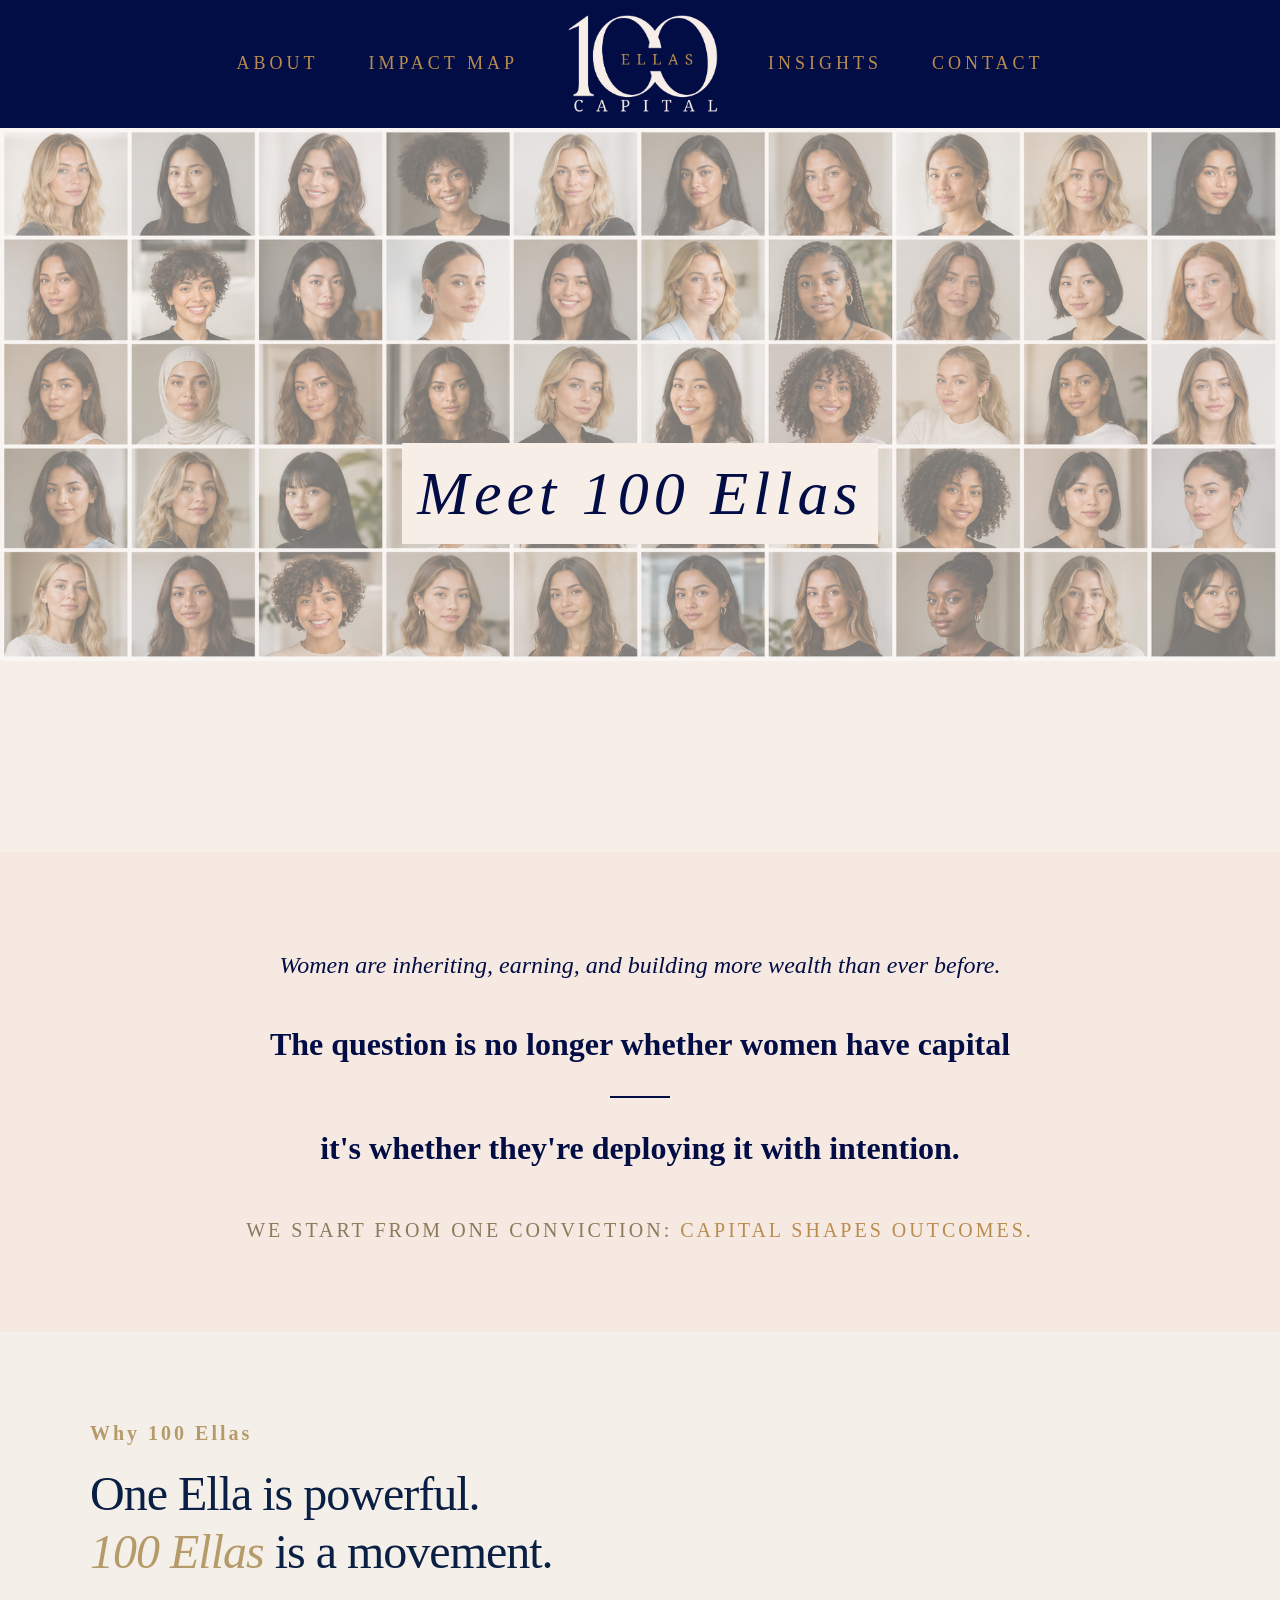
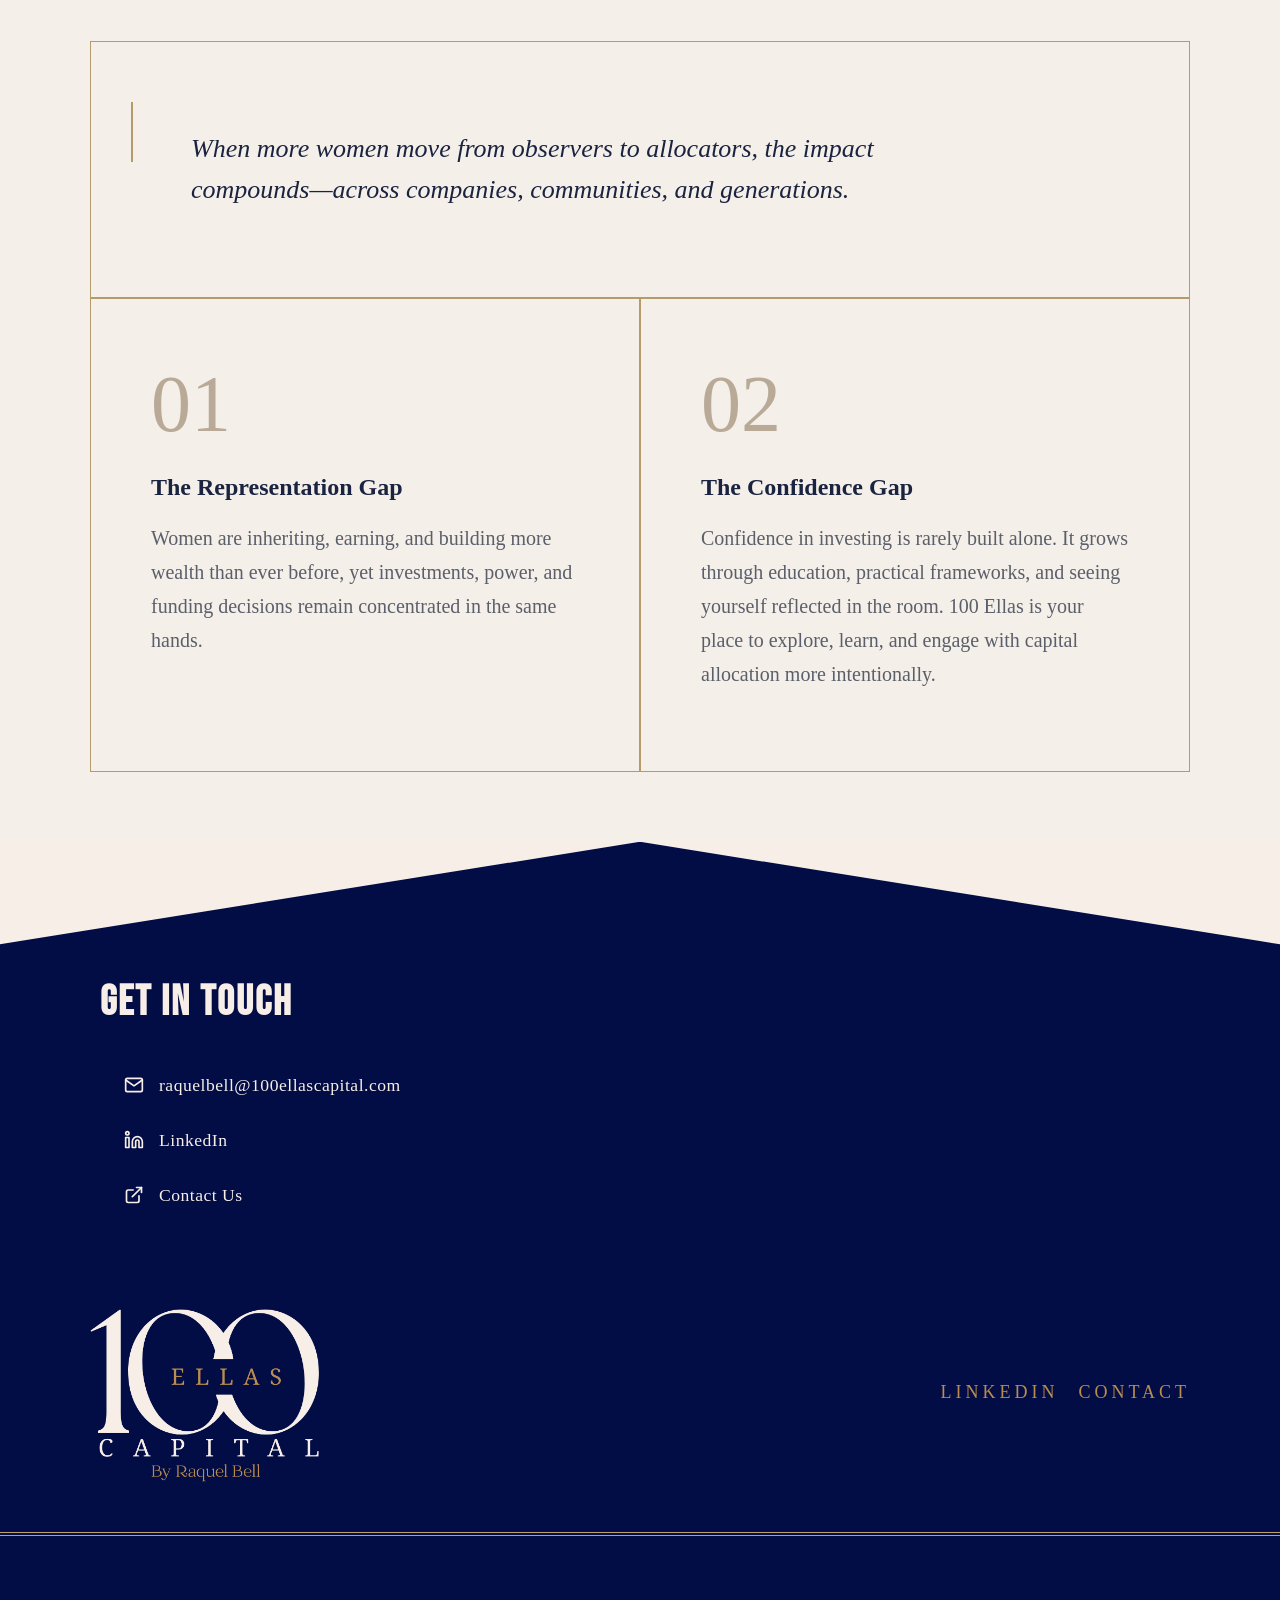
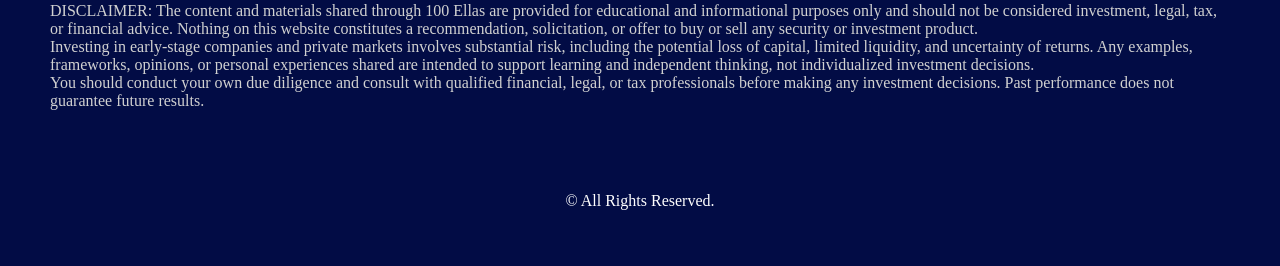
==== about.html @ 3ede3585 "Add files via upload" ====
<!DOCTYPE html>
<html lang="en">

<head>
    <meta charset="utf-8">
    <meta http-equiv="X-UA-Compatible" content="IE=edge">
    <title>100 Ellas Capital</title>
    <meta name="description" content="100 Ellas Capital website">
    <meta name="viewport" content="width=device-width, initial-scale=1">
    <link rel="icon" type="image/ico" href="favicon.ico">
    <link href="https://fonts.googleapis.com/css2?family=Bebas+Neue&display=swap" rel="stylesheet">
    <link rel="stylesheet" href="stylecss.css">

</head>

<body>

    <header>
        <div class="container">
      
          <!-- Desktop nav (unchanged) -->
          <nav>
            <ul>
              <li><a href="about.html" class="nav-link">ABOUT</a></li>
              <li><a href="impact.html" class="nav-link">IMPACT MAP</a></li>
              <li class="logo"><a href="index.html"><img src="10.png"></a></li>
              <li><a href="insights.html" class="nav-link">INSIGHTS</a></li>
              <li><a href="contact.html" class="nav-link">CONTACT</a></li>
            </ul>
          </nav>
      
          <!-- Mobile: logo + hamburger -->
          <div class="nav-header-row">
            <a href="index.html"><img src="10.png" style="max-width:110px;display:block;"></a>
            <button class="hamburger" id="hamburger" aria-label="Toggle menu" aria-expanded="false">
              <span></span><span></span><span></span>
            </button>
          </div>
      
          <!-- Mobile dropdown -->
          <div class="mobile-menu" id="mobile-menu">
            <a href="about.html">ABOUT</a>
            <a href="impact.html">IMPACT MAP</a>
            <a href="insights.html">INSIGHTS</a>
            <a href="contact.html">CONTACT</a>
          </div>
      
        </div>
      </header>

    
    <section class="image-section">
        <div class="img-banner">

              <img src="100ellas.png">


            <div class="image-overlay">
              <p class="overlay-text">Meet 100 Ellas</h1>
            </div>
          </div>
    </section>

    <section class="about-section">
        <div class="text-about">
      
          <p class="intro-line">
            Women are inheriting, earning, and building more wealth than ever before.
          </p>
      
          <h2 class="main-line">
            The question is no longer whether women have capital
          </h2>
      
          <div class="divider"></div>
      
          <h2 class="main-line">
            it's whether they're deploying it with intention.
          </h2>
      
          <p class="closing-line">
            WE START FROM ONE CONVICTION:
            <span>CAPITAL SHAPES OUTCOMES.</span>
          </p>
      
        </div>
      </section>
    
      <section class="why-section">

        <div class="container">
      
          <p class="eyebrow"><strong>Why 100 Ellas</strong></p>
      
          <h1 class="headline">
            One Ella is powerful.<br>
            <span>100 Ellas</span> is a movement.
          </h1>
      
          <div class="quote-box">
            <p>
              When more women move from observers to allocators, the impact
              compounds—across companies, communities, and generations.
            </p>
          </div>
      
          <div class="about-grid">
      
            <div class="about-card">
              <div class="number">01</div>
              <h3>The Representation Gap</h3>
              <p>
                Women are inheriting, earning, and building more wealth than ever before, yet investments, power, and funding decisions remain concentrated in the same hands.              </p>
            </div>
      
            <div class="about-card">
              <div class="number">02</div>
              <h3>The Confidence Gap</h3>
              <p>
                Confidence in investing is rarely built alone. It grows through education, practical frameworks, and seeing yourself reflected in the room. 100 Ellas is your place to explore, learn, and engage with capital allocation more intentionally.            </div>
      
          </div>
      
        </div>
      
      </section>

        <section class="footer-section">
        <section class="get-in-touch">
            <h2 class="title">Get in Touch</h2>
            
            <div class="contact-container">
                <div class="contact-row">
                    <svg class="contact-icon" xmlns="http://www.w3.org/2000/svg" viewBox="0 0 24 24" fill="none" stroke="currentColor" stroke-width="2" stroke-linecap="round" stroke-linejoin="round"><path d="M4 4h16c1.1 0 2 .9 2 2v12c0 1.1-.9 2-2 2H4c-1.1 0-2-.9-2-2V6c0-1.1.9-2 2-2z"></path><polyline points="22,6 12,13 2,6"></polyline></svg>
                    <span class="contact-text">raquelbell@100ellascapital.com</span>
                </div>
            
                <div class="contact-row">
                    <svg class="contact-icon" xmlns="http://www.w3.org/2000/svg" viewBox="0 0 24 24" fill="none" stroke="currentColor" stroke-width="2" stroke-linecap="round" stroke-linejoin="round"><path d="M16 8a6 6 0 0 1 6 6v7h-4v-7a2 2 0 0 0-2-2 2 2 0 0 0-2 2v7h-4v-7a6 6 0 0 1 6-6z"></path><rect x="2" y="9" width="4" height="12"></rect><circle cx="4" cy="4" r="2"></circle></svg>
                    <a href="https://www.linkedin.com/in/raquelbell/" class="contact-link-wrapper">
                        <span class="contact-text">LinkedIn</span>
                    </a>
                </div>
            
                <div class="contact-row">
                    <svg class="contact-icon" xmlns="http://www.w3.org/2000/svg" viewBox="0 0 24 24" fill="none" stroke="currentColor" stroke-width="2" stroke-linecap="round" stroke-linejoin="round">
                        <path d="M18 13v6a2 2 0 0 1-2 2H5a2 2 0 0 1-2-2V8a2 2 0 0 1 2-2h6"></path>
                        <polyline points="15 3 21 3 21 9"></polyline>
                        <line x1="10" y1="14" x2="21" y2="3"></line>
                    </svg>
                    <a href="contact.html" class="contact-link-wrapper">
                        <span class="contact-text">Contact Us</span>
                    </a>
                </div>
            </div>
               
            </div>
            </section>

            <footer>
                <div class="container">
                    <img src="9.png">
                    <div class="social-icons">
                        <a href="https://www.linkedin.com/in/raquelbell/" class="social-link">LinkedIn</a> <a href="contact.html" class="social-link">Contact</a> </div>
                </div>
            
                <div class="disclaimer">
                    <p>DISCLAIMER: The content and materials shared through 100 Ellas are provided for educational and informational purposes only and should not be considered investment, legal, tax, or financial advice. Nothing on this website constitutes a recommendation, solicitation, or offer to buy or sell any security or investment product.<br>
        
                        Investing in early-stage companies and private markets involves substantial risk, including the potential loss of capital, limited liquidity, and uncertainty of returns. Any examples, frameworks, opinions, or personal experiences shared are intended to support learning and independent thinking, not individualized investment decisions.<br>
                        
                        You should conduct your own due diligence and consult with qualified financial, legal, or tax professionals before making any investment decisions. Past performance does not guarantee future results.</p>
                </div>
        
                <div class="copyright">
                    <p>&copy; All Rights Reserved.</p>
        
                </div>
            </footer>
            </section>
        
            <script src="javascript.js"></script>

        
            </body>
            </html>
---- stylecss.css ----
body {
	font-family: Georgia, 'Times New Roman', Times, serif;
	margin: 0;
	color: #020c45;
	background-color:#f7eee8; /* Default background */
}

a {
    text-decoration: none;
    color: inherit; /* This keeps the link from turning blue/purple */
}

/* --- Header --- */
header {
    background-color: #020c45;
    padding: 15px 0;
}

.container {
    max-width: 1200px;
    margin: 0 auto;
    padding: 0 20px;
    
}

/* --- Navigation (The Centering Logic) --- */
header nav ul {
    display: flex;
    align-items: center;     /* Aligns text and logo vertically */
	justify-content: center;
    gap: 50px;               /* Space between items */
    list-style: none;
    margin: 0px;
    padding: 0;
}

/* --- Logo Styling (Inside the li) --- */
.logo img {
    max-width: 150px !important;
    display: block; /* Prevents tiny gap at the bottom */
    cursor: pointer;
}

/* --- Link Styling --- */
.nav-link {
    text-decoration: none;
    color: #ba8d4f;
    font-size: 18px;
    letter-spacing: 4px;
    position: relative;
    padding-bottom: 5px;
    transition: color 0.3s ease;
}

.nav-link:hover {
    color: #f7eee8; 
}

/* Underline Animation */
.nav-link::after {
    content: '';
    position: absolute;
    width: 0;
    height: 2px;
    bottom: 0;
    left: 50%;
    background-color: #bfa071; 
    transition: all 0.3s ease;
    transform: translateX(-50%);
}

.nav-link:hover::after {
    width: 100%;
}

/* Hamburger button */
.hamburger {
    display: none;
    flex-direction: column;
    gap: 5px;
    background: none;
    border: none;
    cursor: pointer;
    padding: 4px;
}
.hamburger span {
    display: block;
    width: 26px;
    height: 2.5px;
    background: #ba8d4f;
    border-radius: 2px;
}

/* Mobile header row (logo + hamburger) */
.nav-header-row {
    display: none;
    align-items: center;
    justify-content: space-between;
    padding: 10px 0;
}

/* Mobile dropdown menu */
.mobile-menu {
    display: flex;
    flex-direction: column;
    overflow: hidden;
    max-height: 0;
    transition: max-height 0.35s ease;
}

.mobile-menu.open { max-height: 400px; }
.mobile-menu a {
    display: block;
    padding: 16px 0;
    color: #ba8d4f;
    font-size: 15px;
    letter-spacing: 4px;
    border-bottom: 1px solid rgba(186,141,79,0.15);
    transition: color 0.2s;
}
.mobile-menu a:hover { color: #f7eee8; }

@media (max-width: 700px) {
    header nav ul { display: none; }
    .nav-header-row { display: flex; }
    .hamburger { display: flex; }
    .mobile-menu.open { max-height: 400px; }
}


/* --- Section Text --- */
.section-title {
    font-size: 50px;
    color: #020c45;
    font-family: 'Bebas Neue', sans-serif;
    letter-spacing: 2px;
}

.section-text {
    line-height: 1.6;
    margin-bottom: 20px;
    font-size: 18px;
}

/* --- hero Section --- */
.hero-banner , .img-banner{
	position: relative;
	width: 100%;
	height: 80vh; 
	display: flex;
	align-items: center; /* Centers text vertically */
	justify-content: center; /* Centers text horizontally */
	overflow: hidden;
	background-color: #000; 
  }
  
  .hero-video {
	position: absolute;
	top: 0;
	left: 0;
	width: 100%;
	height: 100%;
	object-fit: cover; 
	z-index: 1; 
  }
  
  .hero-overlay {
	position: relative; 
	z-index: 2; 
	text-align: center;
    color: #f7eee8;
    font-size: 4rem;
    margin: 0;
	letter-spacing: 5px;
	font-family: 'cardo', serif;
    font-style: italic;
	animation: slideLeft 1.5s ease-out forwards;
    animation: slideLeft 1.5s ease-out forwards;
    text-shadow: 2px 2px 10px rgba(0,0,0,0.7);
    

}

@keyframes slideLeft {
  from {
    transform: translateX(-100%); /* Começa fora da tela à esquerda */
    opacity: 0;
  }
  to {
    transform: translateX(0);    /* Termina na posição original */
    opacity: 1;
  }
}
  
  .impactful-phrase {
	font-size: 50px;
	font-weight: bold;
  }

/* --- Impact Section --- */
.impact-section {
	background-color: #f5e9e2;
	padding: 70px 0;
}

.impact-section .grid {
	display: grid;
	grid-template-columns: 1.4fr 1fr;
	gap: 100px;
        align-items: start; /* Changed from center to start */
	
}

.grid{
    margin-left: 100px;
}


.foto img {
    width: 100%  !important;   
    max-width: 400px !important;
    border-radius: 100%;
    display: block;
    position: relative;
    top: -50px; /* Moves the image 50px up from its natural position */

}

.impact-section .buttons {
	display: flex;
	gap: 30px;
}

.btn{
	font-size: 14px;
	text-transform: uppercase;
	text-decoration: solid;
	margin-top: 40px;
	display: inline-block;
	padding: 15px 20px;
	background-color:#ba8d4f;
	color:#f7eee8; 
	font-weight: bold;
	border: none;
	border-radius: 10px;
	cursor: pointer;
	transition: background-color 0.3s;
	width: 140px;
    font-family: Georgia, 'Times New Roman', Times, serif;

}

.btn:hover {
	background-color:#020c45;
	color:#ba8d4f;
}
/* --- Approach Section --- */

.approach-section {
    padding: 10px 20px;
    background-color: #f7eee8; /* Clean white background to make circles pop */
  margin: 100px auto auto 100px;
}


.approach-grid {
    display: grid;
    grid-template-columns: repeat(3, 1fr);
    gap: 40px;
    max-width: 1100px;
    margin: 70px 180px 50px auto;
}

.approach-item {
    text-align: center;
    display: flex;
    flex-direction: column;
    align-items: center;
    transition: transform 0.3s ease;
}

.headline {
    font-family: 'Playfair Display', serif;
    font-weight: 900;
    font-size: 4rem; /* Adjust size based on your layout needs */
    color: #0a1f44;  /* Deep navy blue */
    line-height: 1.1;
    margin: 0 0 30px 0;
    letter-spacing: -1px;
  }
  
  .accent-line {
    width: 180px;    /* Length of the gold line */
    height: 4px;     /* Thickness of the line */
    background-color: #a68b5b; /* Muted gold/bronze color */
  }

.headline-container{
    max-width: 800px;
  padding: 20px;
}


/* The Animated Round Icon */
.circle-icon {
    width: 120px;
    height: 120px;
    background-color: #ba8d4f; /* Your soft peach/cream color */
    border-radius: 50%;
    display: flex;
    align-items: center;
    justify-content: center;
    color: #020c45;
    margin-bottom: 30px;
    position: relative;
    transition: all 0.4s cubic-bezier(0.175, 0.885, 0.32, 1.275);
    border: 1px solid rgba(2, 12, 69, 0.05);
}

.circle-icon svg {
    width: 40px;
    height: 40px;
}

.stat-highlight {
    font-weight: bold;
    font-size: 1.2rem;
}

/* Hover Animations */
.approach-item:hover .circle-icon {
    transform: scale(1.1);
    background-color: #020c45;
    color: #f7eee8;
    box-shadow: 0 15px 30px rgba(2, 12, 69, 0.15);
}

.approach-item:hover {
    transform: translateY(-10px);
}

/* Continuous Pulse Animation */
@keyframes pulse {
    0% { box-shadow: 0 0 0 0 rgba(247, 238, 232, 0.7); }
    70% { box-shadow: 0 0 0 20px rgba(247, 238, 232, 0); }
    100% { box-shadow: 0 0 0 0 rgba(247, 238, 232, 0); }
}

.pulse-1 { animation: pulse 3s infinite; }
.pulse-2 { animation: pulse 3s infinite 1s; }
.pulse-3 { animation: pulse 3s infinite 2s; }

/* Content Styling */
.approach-title {
    font-family: "Playfair Display", serif;
    font-size: 1.4rem;
    margin-bottom: 15px;
    color: #020c45;
}

.approach-text {
    font-size: 0.95rem;
    line-height: 1.6;
    color: #555;
    max-width: 280px;
}

/* Mobile adjustments */
@media (max-width: 850px) {
    .approach-grid {
        grid-template-columns: 1fr;
        gap: 60px;
    }
}



/* --- Marquee Section --- */
.marquee-section {
    background-color: #f7eee8;
    padding: 60px 0; 
    overflow: hidden;
	margin-left: 130px;
	
}

.s-marquee-svg {
    width: 100%;
    height: auto;
	
	
}

.marquee-text {
    fill: #020c45; 
    font-size: 35px; 
    font-weight: bold; 
    text-transform: uppercase;
    letter-spacing: 2px;
    font-family: Georgia, 'Times New Roman', Times, serif;
}

.learn-container {
    padding: 20px;
  width: 100%;            
  margin-top: 40px;   
  text-align: center;
  }

  
  .learn-more {
    font-family: Georgia, serif;
    font-size: 1.2rem;
    text-decoration: none;
    color: #555;
    transition: color 0.3s ease;
    margin-left: 400px !important;    

    
  }
  
  .arrow {
    display: inline-block;
    margin-left: 8px;
    
    /* Initial Arrow Color */
    color:#ba8d4f;
    transition: color 0.3s ease, transform 0.3s ease;
  }
  
  /* Hover States */
  .learn-more:hover {
    color: #ba8d4f; /* Text turns Gold */
  }
  
  .learn-more:hover .arrow {
    color: #020c45; /* Arrow turns Navy */
    transform: translateX(5px); /* Optional: subtle nudge for better UX */
  }

/* --- Recent Posts --- */
.gold-section{
	background-color: #f5e9e2;
	padding: 50px 0 100px 0; /* Extra bottom padding for the V space */
    
    /* The V-Shape Logic */
	clip-path: polygon(0 10%, 50% 0, 100% 10%, 100% 100%, 0 100%);
	color:  #020c45;

}


/* --- Footer --- */

footer {
	margin-top: 20px;
    background-color: #020c45;
    color: #fff;
    padding: 40px 0;
}

footer .container {
    display: flex;
    justify-content: space-between;
    align-items: center;
}

.social-icons {
    display: flex;
    gap: 20px;
}

.social-link {
    position: relative;
    text-decoration: none;
    font-size: 18px;
    padding-bottom: 5px; 
    display: inline-block;
    line-height: 1;
	text-transform: uppercase;
	letter-spacing: 4px;
	color: #ba8d4f;
}

/* The Underline (matches the header) */
.social-link::after {
    content: '';
    position: absolute;
    width: 0;
    height: 2px;
    bottom: 0;
    left: 50%;
    background-color: #bfa071;
    transition: all 0.3s ease;
    transform: translateX(-50%);
}

.social-link:hover{
	color: #f7eee8; 
}

.social-link:hover::after {
    width: 100%;
}

.container img{
	max-width: 230px;
}

.copyright{
	text-align: center;
	justify-content: center;
	align-items: center;
}

.disclaimer{
    border-top: double 4px #bfa071;
    color: #d1d1d1;
    margin-top: 50px;
    padding: 50px;
}

/*----Contact-----*/

/* Container Styling */
.contact-section {
	padding: 80px 20px;
	margin: 60px 40px;

  }
  
  /* Form Groups */
  .form-group {
	margin-bottom: 25px;
	display: flex;
	flex-direction: column;
  }
  
  .form-group label {
	font-family: 'Inter', sans-serif;
	font-weight: 600;
	font-size: 0.85rem;
	text-transform: uppercase;
	letter-spacing: 0.1em;
	margin-bottom: 8px;
	color: #1a1a1a;
  }
  
  /* Minimalist Inputs */
  input[type="text"],
  input[type="email"],
  input[type="tel"],
  textarea {
	border: none;
	border-bottom: 1px solid #d1d1d1; /* Thin bottom line only for a chic look */
	padding: 12px 0;
	font-size: 1rem;
	background: transparent;
	transition: border-color 0.3s ease;
	outline: none;
	border-radius: 0; /* Keeps it sharp */
  }
  
  input:focus,
  textarea:focus {
	border-bottom: 1px solid #020c45; /* Darkens on focus */
  }
  
  
  /* Responsive adjustments */
  @media (max-width: 480px) {
	.form-container h2 {
	  font-size: 2rem;
	}
  }

  #thanks-message {
    animation: fadeIn 0.6s ease-in-out forwards;
}

@keyframes fadeIn {
    from { 
        opacity: 0; 
        transform: translateY(10px); 
    }
    to { 
        opacity: 1; 
        transform: translateY(0); 
    }
}


  /* about page */
  /* The container */
.img-banner {
    position: relative;
    display: inline-block; /* Keeps the box the same size as the image */
    background-color: #f7eee8; /* Makes the image look dark when opacity is low */
    width: 100%;
}

/* The image */
.img-banner img {
    display: block;
    width: 100%;
    height: auto;
    opacity: 0.5; /* Your opacity */
}

/* The overlay container */
.image-overlay {
    position: absolute;
    top: 0;
    left: 0;
    width: 100%;
    height: 100%;
    
    /* This centers the content perfectly */
    display: flex;
    justify-content: center;
    align-items: center;
    
    pointer-events: none; /* Allows you to click the image if needed */
}

/* The actual text */

@import url('https://fonts.googleapis.com/css2?family=Cardo:ital,wght@0,400;0,700;1,400&display=swap');

.overlay-text {
    color: #020c45;
    font-size: 62px;
    margin: 0;
    text-align: center;
	position: relative; 
	z-index: 2; 
	text-align: center;
	letter-spacing: 5px;
	font-family: 'Cardo', serif;
    font-style: italic;
	animation: slideLeft 1.5s ease-out forwards;
    background-color: #f7eee8;
    padding: 15px;
    margin-top: 12px;
}
.about-section {
    background-color: #f5e9e2;
    display: flex;
    justify-content: center;
    align-items: center;
    padding: 70px 20px;
  }
  
  .text-about {
    max-width: 900px;
    text-align: center;
    color: #020c45;
    font-family: Georgia, 'Times New Roman', serif;
  }
  
  /* Top italic sentence */
  .intro-line {
    font-style: italic;
    font-size: 24px;
    line-height: 1.6;
    margin-bottom: 40px;
    color: #020c45;
    font-family: 'Cardo', serif;
  }
  
  /* Main bold statements */
  .main-line {
    font-size: 32px;
    font-weight: 600;
    line-height: 1.3;
    margin: 10px 0;
  }
  
  /* Divider line */
  .divider {
    width: 60px;
    height: 2px;
    background-color: #020c45;
    margin: 30px auto;
  }
  
  /* Bottom small caps line */
  .closing-line {
    margin-top: 50px;
    font-size: 20px;
    letter-spacing: 3px;
    color: #8c7a5b;
  }
  
  .closing-line span {
    color: #ba8d4f;
  }

  .why-section {
    background-color: #f5efe9;
    padding: 70px 20px;
    font-family: Georgia, 'Times New Roman', serif;
    color: #1a2340;
  }
  
  .container {
    max-width: 1100px;
    margin: 0 auto;
  }
  
  /* Top label */
  .eyebrow {
    font-size: 20px;
    letter-spacing: 3px;
    color: #b59b6a;
    margin-bottom: 20px;
  }
  
  /* Main headline */
  .headline {
    font-size: 48px;
    line-height: 1.2;
    font-weight: 500;
    margin-bottom: 60px;
  }
  
  .headline span {
    font-style: italic;
    color: #b59b6a;
  }
  
  /* Quote box */
  .quote-box {
    border: 1px solid #b59b6a;
    padding: 60px;
    margin-bottom: 0;
    position: relative;
  }
  
  .quote-box p {
    font-style: italic;
    font-size: 26px;
    line-height: 1.6;
    max-width: 800px;
    margin-left: 40px;
  }
  
  /* Vertical accent line */
  .quote-box::before {
    content: "";
    position: absolute;
    left: 40px;
    top: 60px;
    width: 2px;
    height: 60px;
    background-color: #b59b6a;
  }
  
  /* Grid section */
  .about-grid {
    display: grid;
    grid-template-columns: 1fr 1fr;
    border-top: none; /* keeps it aligned with quote box above */
  }
  
  .about-card {
    padding: 60px;
    border: 1px solid #b59b6a;
  }
  

  
  /* Large faded numbers */
  .number {
    font-size: 80px;
    color: #b8aa97;
    margin-bottom: 20px;
        transition: color 0.35s ease, transform 0.35s ease;
      }

  
  /* Card titles */
  .about-card h3 {
    font-size: 24px;
    margin-bottom: 20px;
  }
  
  /* Body text */
  .about-card p {
    font-family: Georgia, 'Times New Roman', Times, serif;
    font-size: 20px;
    line-height: 1.7;
    color: #5a5f6a;
  }

  .about-card {
    transition: transform 0.35s ease, background-color 0.35s ease;
  }
  
  .about-card:hover {
    transform: translateY(-6px);
    background-color: #f8f3ee; /* slightly lighter than background */
  }
  
  .about-card:hover .number {
    color: #b59b6a;
    transform: translateY(-4px);
  }

  .about-card h3 {
    transition: color 0.3s ease;
  }
  
  .about-card:hover h3 {
    color: #020c45;
  }
  .quote-box {
    transition: background-color 0.4s ease, border-color 0.4s ease;
  }
  
  .quote-box:hover {
    background-color: #f8f3ee;
    border-color: #d6c7b5;
  }

  .quote-box::before {
    transition: height 0.4s ease, background-color 0.4s ease;
  }
  
  .quote-box:hover::before {
    height: 80px;
    background-color: #b59b6a;
  }

/* --- THIRD SECTION: GET IN TOUCH --- */

.footer-section {
	background-color: #020c45;
    padding: 100px 0 0 0; 
        clip-path: polygon(0 10%, 50% 0, 100% 10%, 100% 100%, 0 100%);
        width: 100%;
    position: relative;
	

}

.get-in-touch{
	margin-bottom: 50px;

}

.title {
    font-size: 42px;
    color: #f7eee8;
    font-family: 'Bebas Neue', sans-serif;
    letter-spacing: 2px;
    margin-left: 100px;
}

.contact-container {
    display: flex;
    flex-direction: column;
    gap: 10px; /* Space between the two rows */
	margin-bottom: 50px;
}

.contact-row {
    display: flex;
    align-items:start;
    gap: 15px; /* Space between icon and text */
    padding: 12px 24px;
	color: #f7eee8;
	margin-left: 100px;
	
}

/* Subtle hover effect even if not clickable */

.contact-icon {
    width: 20px;
    height: 20px;
    color: #f7eee8; /* Accent color for the icons */
}

.contact-text {
    font-size: 1.1rem;
    font-weight: 400;
    letter-spacing: 0.5px;
	color: #f7eee8;
	text-decoration: none;
}

.contact-text:hover{
	color: #ba8d4f;
}

.footer-section{
	background-color: #020c45;

}

/*---------- IMPACT ---------- */


.inights-section{
    margin-top: 50px;
    padding: 50px;
}

.inights-section .container {
    position: relative;
}

/* Grid Layout */
.card-grid {
    display: grid;
    grid-template-columns: repeat(auto-fit, minmax(300px, 1fr));
    gap: 30px;
    margin-bottom: 50px;
}

/* Card Styling */
.card {
    background-color: #fff;
    border-radius: 20px;
    overflow: hidden;
    text-align: left;
    transition: transform 0.3s ease;
}

.card:hover {
    transform: translateY(-5px);
}

.image-placeholder {
    width: 100%;
    height: 250px;
    background-color: #d1e0d0; /* Soft sage placeholder */
    background-image: linear-gradient(135deg, #d1e0d0 25%, #c5d6c4 100%);
}

.card-content {
    padding: 30px;
    color: #333;
}

.card-content h3 {
    font-size: 1.5rem;
    margin-bottom: 15px;
    font-weight: 700;
}

.card-content p {
    font-size: 1rem;
    line-height: 1.5;
    color: #666;
    margin-bottom: 25px;
}

.cta {
    text-decoration: none;
    color: #bfa071;
    font-weight: bold;
    font-size: 0.95rem;
    display: inline-block;
}

/*----MOBILE RESPONSIVE-----------*/

@media (max-width: 700px) {

    /* --- Approach Section --- */
    .approach-section {
        margin: 20px auto;
        padding-bottom: 0;
    }
  
    .headline {
      font-size: 2.2rem;
    }
  
    .approach-grid {
      grid-template-columns: 1fr;
      gap: 40px;
      margin: 40px 20px;
    }
  
    /* --- Marquee Section --- */
    .marquee-section {
        margin-left: 20px;
        padding: 20px 0;
    }
  
    .learn-more {
      margin-left: 0 !important;
      display: block;
      text-align: center;
    }
  
    /* --- Hero --- */
    .impactful-phrase {
      font-size: 30px;
      letter-spacing: 2px;
    }
  
    .hero-overlay {
      font-size: 2rem;
      padding: 0 20px;
    }
  
    /* --- About/Impact Section --- */
    .impact-section .grid {
      grid-template-columns: 1fr;
      grid-template-rows: auto auto;
      gap: 20px;
    }
  
    .grid {
      margin-left: 0;
    }
  
    .foto img {
      top: 0;
      max-width: 220px !important;
      margin: 0 auto;
      
    }
  
    .foto-box {
      display: flex;
      justify-content: center;
        order: -1; 
      
    }
  
    .impact-section .buttons {
        flex-direction: row;
        gap: 15px;
    }
  
    /* --- Gold Section --- */
    .gold-section {
      clip-path: polygon(0 5%, 50% 0, 100% 5%, 100% 100%, 0 100%);
      padding: 30px 0 60px 0;
    }
  
    /* --- Footer --- */
    footer .container {
      flex-direction: column;
      gap: 20px;
      text-align: center;
    }
  
    .social-icons {
      justify-content: center;
    }
  
    .container img {
      max-width: 160px;
    }
  
    .disclaimer {
      padding: 20px;
      font-size: 14px;
    }
  
    /* --- Section Title --- */
    .section-title {
      font-size: 32px;
      text-align: center;
    }
  
    .section-text {
      font-size: 16px;
    }
    .btn {
        width: 100%;
        text-align: center;
      }
      
}

@media (max-width: 700px) {

  /* --- Image on top, text on bottom --- */
  .impact-section .grid {
    grid-template-columns: 1fr;
    grid-template-rows: auto auto;
    gap: 20px;
  }

  .foto-box {
    order: -1; /* Moves image to top */
    display: flex;
    justify-content: center;
  }

  .foto img {
    top: 0;
    max-width: 220px !important;
  }

  /* --- Buttons side by side --- */
  .impact-section .buttons {
    flex-direction: row;
    gap: 15px;
  }

  .btn {
    width: 100%;
    text-align: center;
  }

  /* --- Fix gap between approach and marquee --- */
  .approach-section {
    margin: 20px auto;
    padding-bottom: 0;
  }

  .marquee-section {
    margin-left: 0;
    padding: 20px 0;
  }

}

  /* --- ABOUT PAGE MEDIA QUERY--- */


@media (max-width: 700px) {

    /* --- Image Banner --- */
    .overlay-text {
      font-size: 36px;
      letter-spacing: 2px;
      padding: 10px;
    }
  
    /* --- About Section --- */
    .about-section {
      padding: 40px 20px;
    }
  
    .intro-line {
      font-size: 18px;
      margin-bottom: 25px;
    }
  
    .main-line {
      font-size: 22px;
    }
  
    .closing-line {
      font-size: 16px;
      letter-spacing: 1px;
    }
  
    /* --- Why Section --- */
    .why-section {
      padding: 40px 20px;
    }
  
    .headline {
      font-size: 30px;
      margin-bottom: 30px;
    }
  
    .quote-box {
      padding: 30px 20px 30px 40px;
    }
  
    .quote-box p {
      font-size: 18px;
      margin-left: 20px;
    }
  
    .quote-box::before {
      left: 20px;
      top: 30px;
    }
  
    /* --- About Cards --- */
    .about-grid {
      grid-template-columns: 1fr;
    }
  
    .about-card {
      padding: 30px 20px;
    }
  
    .number {
      font-size: 50px;
    }
  
    .about-card h3 {
      font-size: 20px;
    }
  
    .about-card p {
      font-size: 16px;
    }
  
    /* --- Get in Touch --- */
    .footer-section {
      clip-path: polygon(0 5%, 50% 0, 100% 5%, 100% 100%, 0 100%);
      padding: 60px 0 0 0;
    }
  
    .title {
      font-size: 30px;
      margin-left: 20px;
    }
  
    .contact-row {
      margin-left: 20px;
      padding: 10px 16px;
    }
  
    .contact-text {
      font-size: 0.95rem;
    }

    .img-banner {
      position: relative;
      height: 40vh;
      overflow: hidden;
    }
  
    .img-banner img {
      width: 100%;
      height: 100%;
      object-fit: cover;
    }
  
    .image-overlay {
      position: absolute;
      top: 0;
      left: 0;
      width: 100%;
      height: 100%;
      display: flex;
      justify-content: center;
      align-items: center;
    }
  
    .overlay-text {
      font-size: 32px;
      letter-spacing: 2px;
      padding: 10px 20px;
    }
  
  }
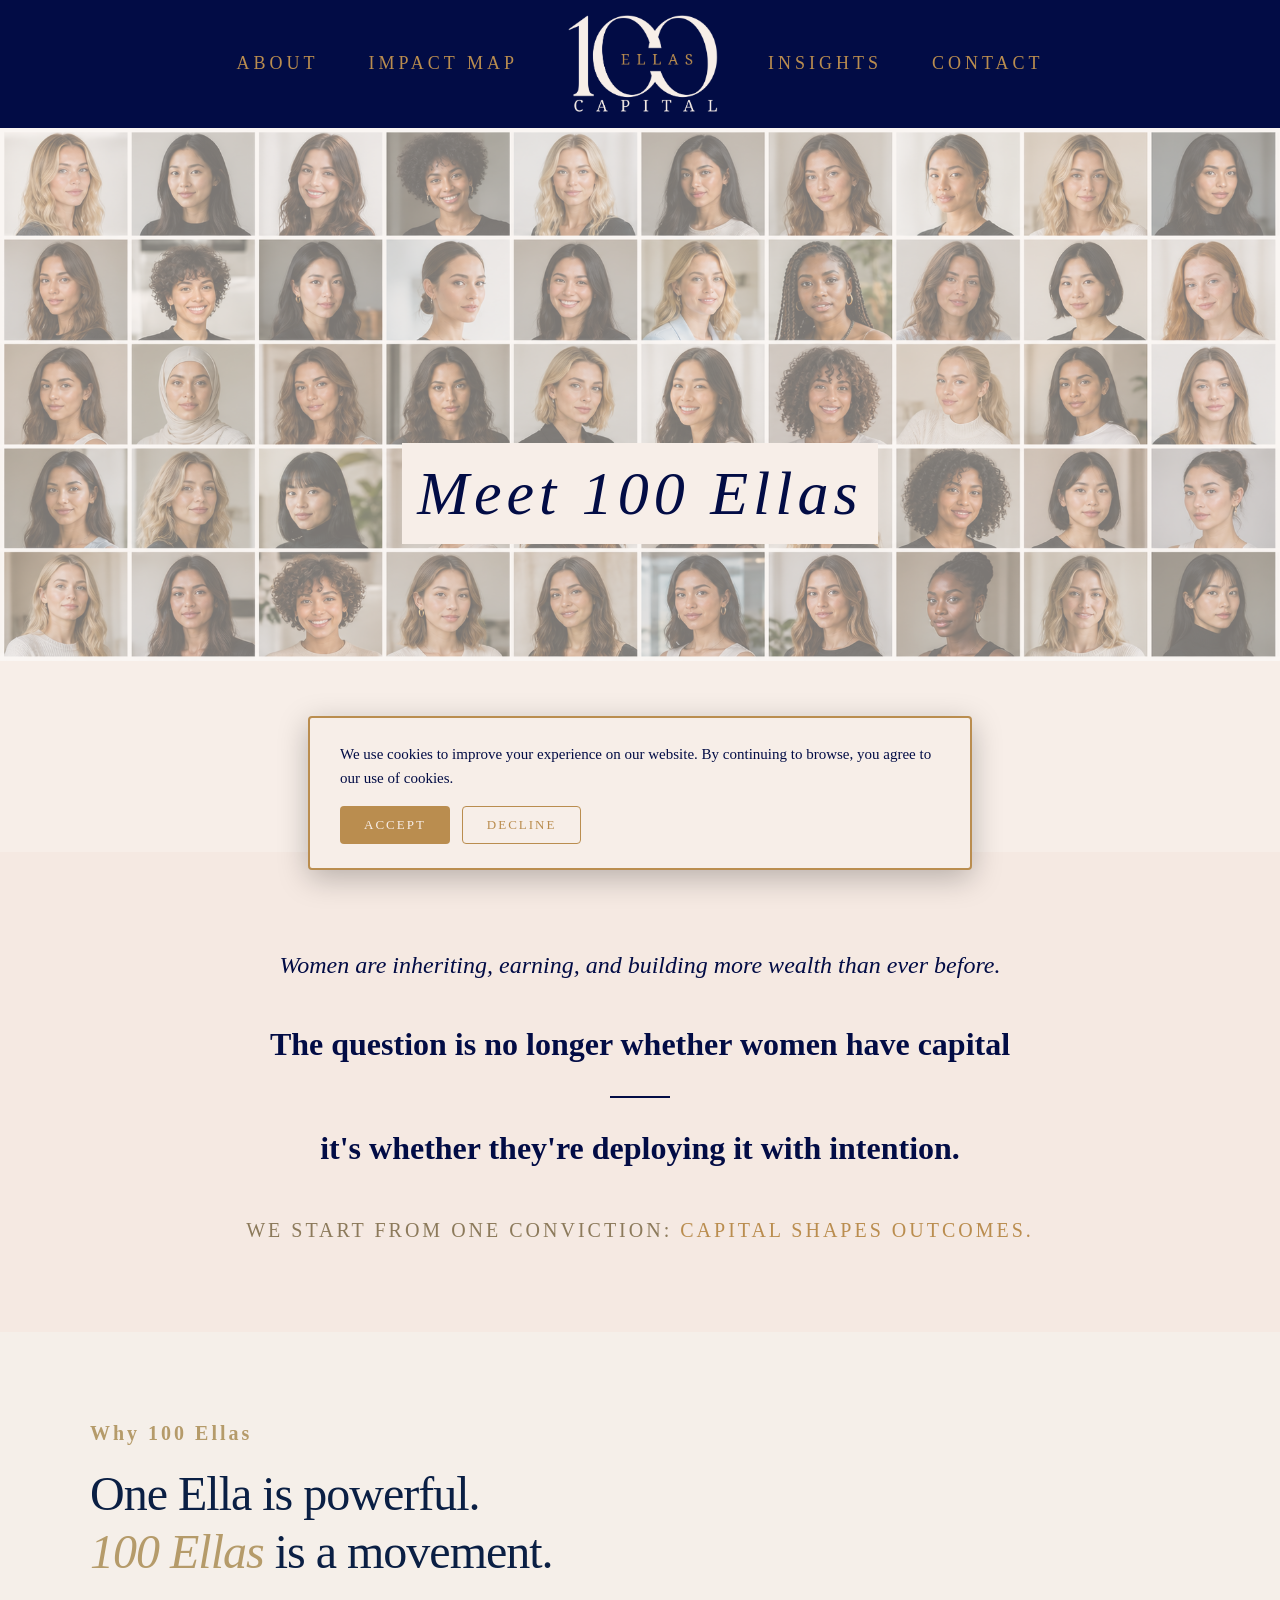
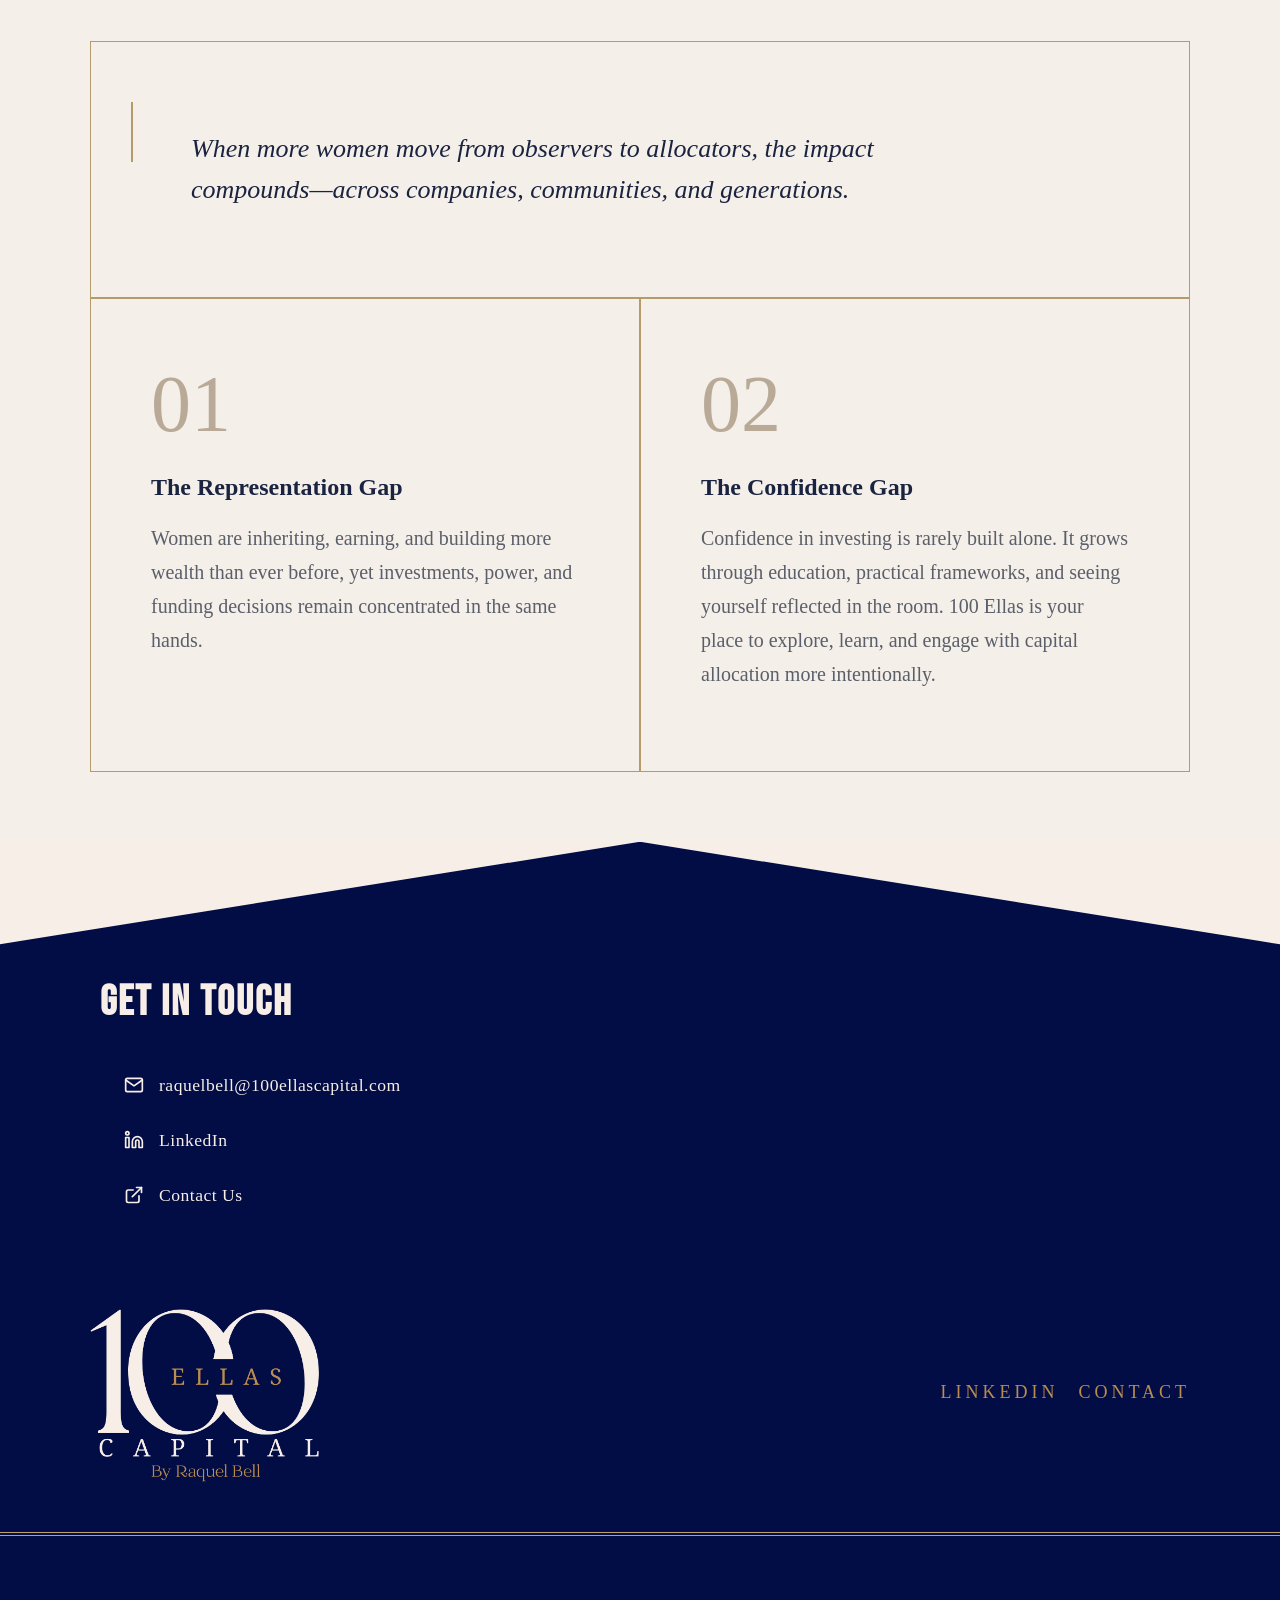
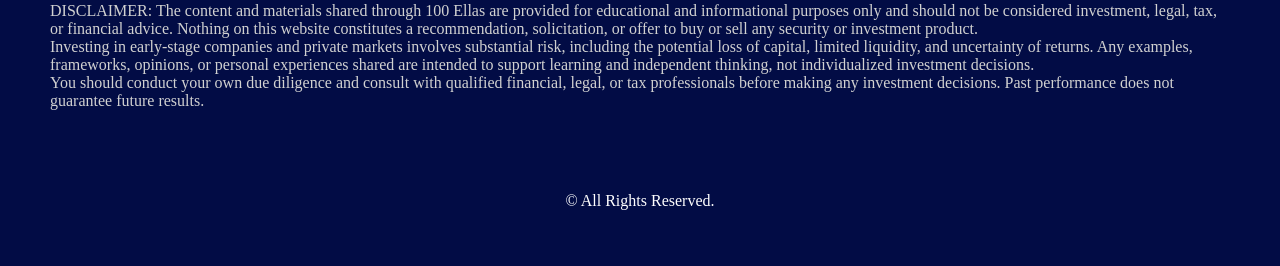
==== commit 7208ff10: "Add files via upload" ====
--- a/about.html
+++ b/about.html
@@ -179,6 +179,18 @@
             </footer>
             </section>
         
+            <div id="cookie-banner" class="cookie-banner">
+                <div class="cookie-content">
+                  <p class="cookie-text">
+                    We use cookies to improve your experience on our website. By continuing to browse, you agree to our use of cookies.
+                  </p>
+                  <div class="cookie-buttons">
+                    <button id="cookie-accept" class="cookie-btn cookie-btn-accept">Accept</button>
+                    <button id="cookie-decline" class="cookie-btn cookie-btn-decline">Decline</button>
+                  </div>
+                </div>
+              </div>
+        
             <script src="javascript.js"></script>
 
         
--- a/stylecss.css
+++ b/stylecss.css
@@ -1249,4 +1249,113 @@
       padding: 10px 20px;
     }
   
+  }
+
+  /*-------- COOKIES ------------*/
+
+  /* --- Cookie Banner --- */
+.cookie-banner {
+    position: fixed;
+    bottom: 30px;
+    left: 50%;
+    transform: translateX(-50%);
+    width: 90%;
+    max-width: 600px;
+    background-color: #f7eee8;
+    border: 2px solid #ba8d4f;
+    padding: 24px 30px;
+    z-index: 9999;
+    display: flex;
+    border-radius: 4px;
+    box-shadow: 0 8px 30px rgba(0, 0, 0, 0.25);
+    animation: slideUp 0.5s ease-out forwards;
+  }
+  
+  @keyframes slideUp {
+    from {
+      opacity: 0;
+      transform: translateX(-50%) translateY(30px);
+    }
+    to {
+      opacity: 1;
+      transform: translateX(-50%) translateY(0);
+    }
+  }
+  
+  .cookie-content {
+    display: flex;
+    flex-direction: column;
+    gap: 16px;
+    width: 100%;
+  }
+  
+  .cookie-text {
+    color: #020c45;
+    font-family: Georgia, 'Times New Roman', serif;
+    font-size: 15px;
+    line-height: 1.6;
+    margin: 0;
+  }
+  
+  .cookie-buttons {
+    display: flex;
+    gap: 12px;
+  }
+  
+  .cookie-btn {
+    font-family: Georgia, 'Times New Roman', serif;
+    font-size: 13px;
+    text-transform: uppercase;
+    letter-spacing: 2px;
+    padding: 10px 24px;
+    border: none;
+    border-radius: 4px;
+    cursor: pointer;
+    transition: background-color 0.3s, color 0.3s;
+  }
+  
+  .cookie-btn-accept {
+    background-color: #ba8d4f;
+    color: #f7eee8;
+  }
+  
+  .cookie-btn-accept:hover {
+    background-color: #f7eee8;
+    color: #020c45;
+  }
+  
+  .cookie-btn-decline {
+    background-color: transparent;
+    color: #ba8d4f;
+    border: 1px solid #ba8d4f;
+  }
+  
+  .cookie-btn-decline:hover {
+    background-color: #ba8d4f;
+    color: #f7eee8;
+  }
+  
+  .cookie-banner.hidden {
+    display: none;
+  }
+  
+  @media (max-width: 700px) {
+    .cookie-banner {
+      bottom: 16px;
+      padding: 18px 20px;
+    }
+  
+    .cookie-text {
+      font-size: 13px;
+    }
+  
+    .cookie-buttons {
+      flex-direction: row;
+      justify-content: flex-start;
+    }
+  
+    .cookie-btn {
+      padding: 8px 16px;
+      font-size: 12px;
+    }
   }
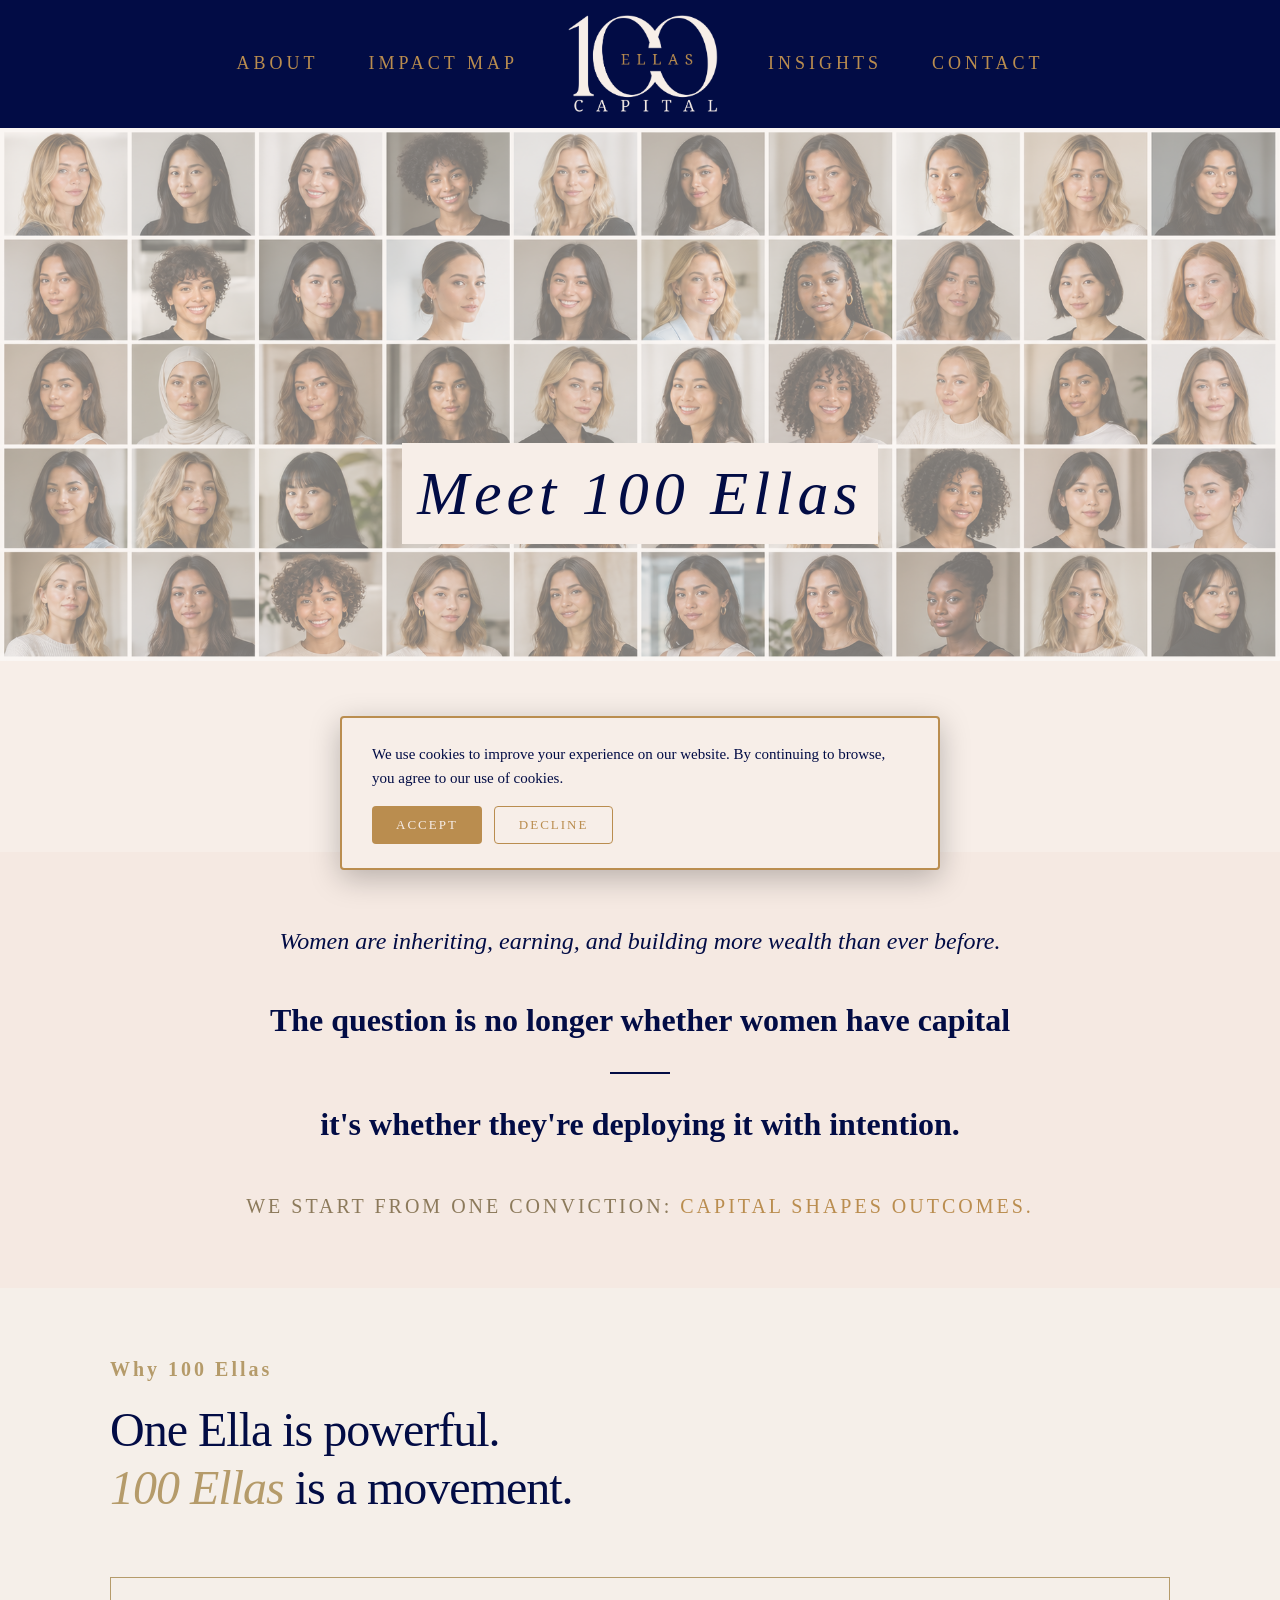
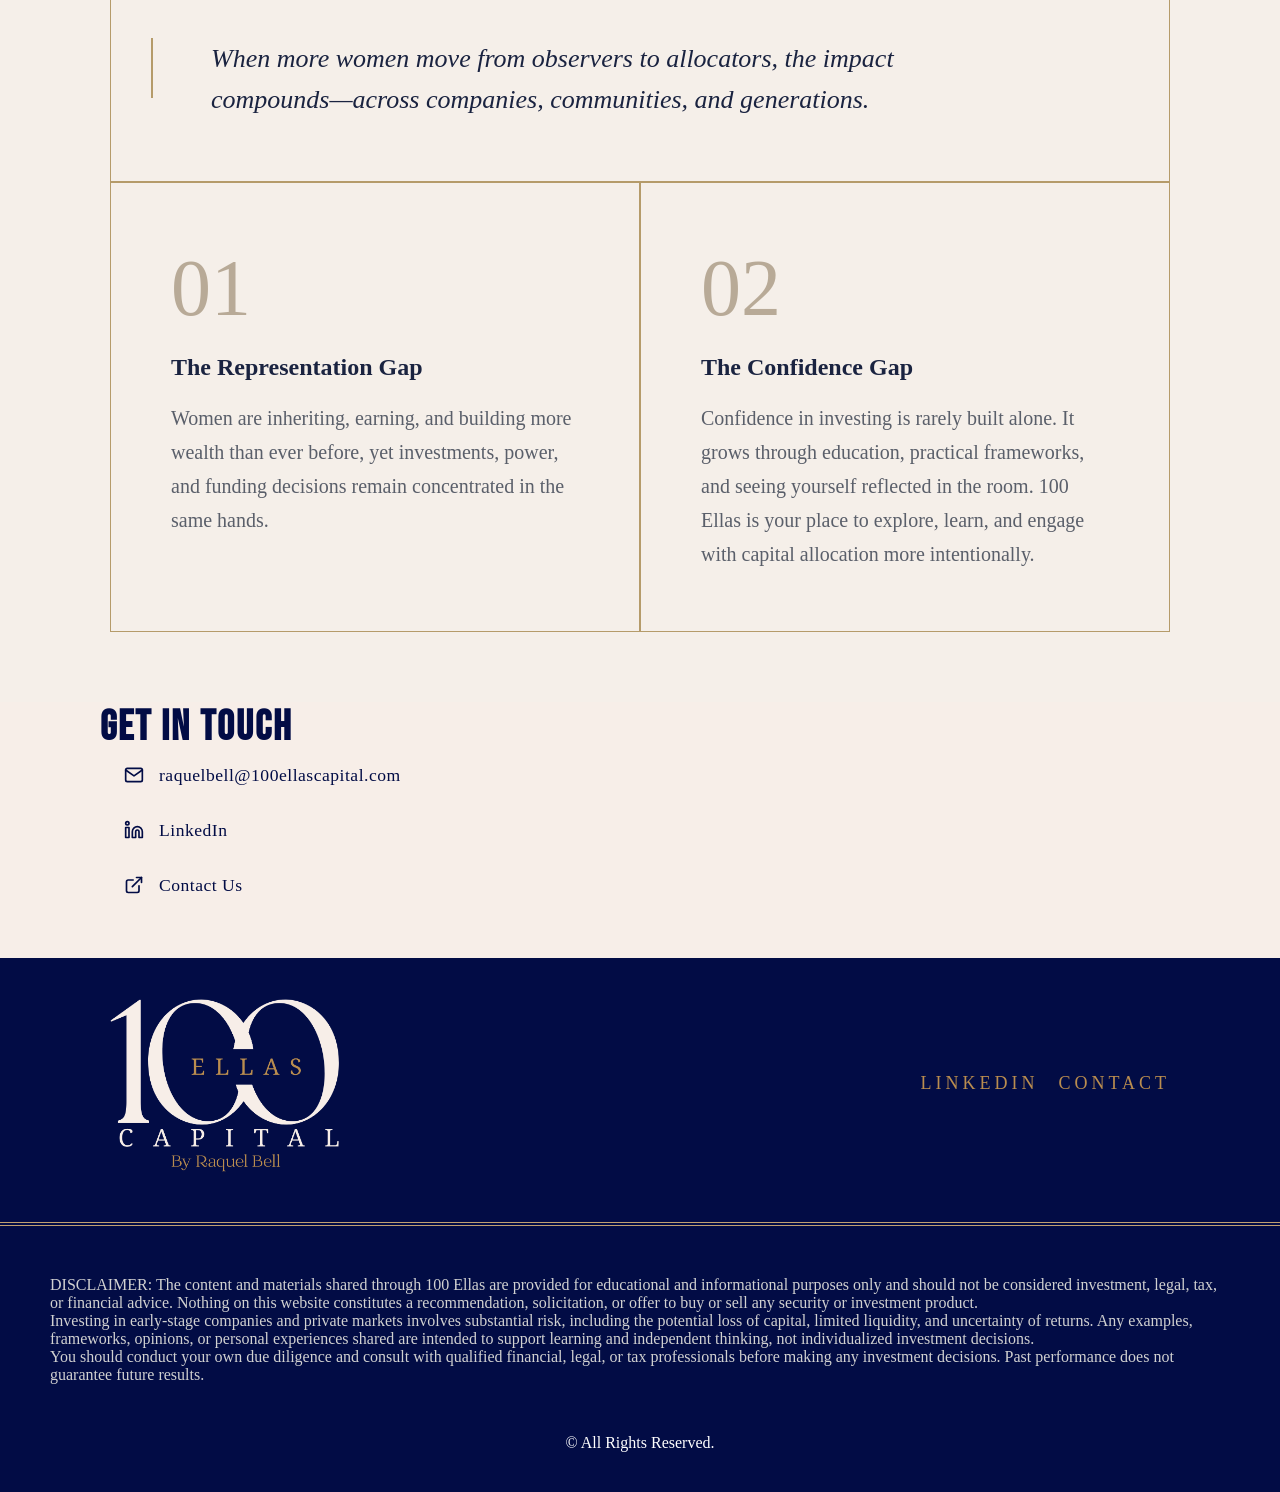
==== commit ad99394e: "Add files via upload" ====
--- a/about.html
+++ b/about.html
@@ -125,7 +125,6 @@
       
       </section>
 
-        <section class="footer-section">
         <section class="get-in-touch">
             <h2 class="title">Get in Touch</h2>
             
@@ -177,7 +176,6 @@
         
                 </div>
             </footer>
-            </section>
         
             <div id="cookie-banner" class="cookie-banner">
                 <div class="cookie-content">
--- a/stylecss.css
+++ b/stylecss.css
@@ -282,21 +282,20 @@
 .headline {
     font-family: 'Playfair Display', serif;
     font-weight: 900;
-    font-size: 4rem; /* Adjust size based on your layout needs */
-    color: #0a1f44;  /* Deep navy blue */
+    font-size: 5rem; 
+    color: #020c45;  
     line-height: 1.1;
     margin: 0 0 30px 0;
     letter-spacing: -1px;
   }
   
   .accent-line {
-    width: 180px;    /* Length of the gold line */
-    height: 4px;     /* Thickness of the line */
-    background-color: #a68b5b; /* Muted gold/bronze color */
+    width: 180px;  
+    height: 4px;     
+    background-color: #a68b5b; 
   }
 
 .headline-container{
-    max-width: 800px;
   padding: 20px;
 }
 
@@ -834,16 +833,6 @@
 
 /* --- THIRD SECTION: GET IN TOUCH --- */
 
-.footer-section {
-	background-color: #020c45;
-    padding: 100px 0 0 0; 
-        clip-path: polygon(0 10%, 50% 0, 100% 10%, 100% 100%, 0 100%);
-        width: 100%;
-    position: relative;
-	
-
-}
-
 .get-in-touch{
 	margin-bottom: 50px;
 
@@ -851,7 +840,7 @@
 
 .title {
     font-size: 42px;
-    color: #f7eee8;
+    color: #020c45;
     font-family: 'Bebas Neue', sans-serif;
     letter-spacing: 2px;
     margin-left: 100px;
@@ -869,7 +858,7 @@
     align-items:start;
     gap: 15px; /* Space between icon and text */
     padding: 12px 24px;
-	color: #f7eee8;
+	color: #020c45;
 	margin-left: 100px;
 	
 }
@@ -879,24 +868,19 @@
 .contact-icon {
     width: 20px;
     height: 20px;
-    color: #f7eee8; /* Accent color for the icons */
+    color: #020c45; 
 }
 
 .contact-text {
     font-size: 1.1rem;
     font-weight: 400;
     letter-spacing: 0.5px;
-	color: #f7eee8;
+	color: #020c45;
 	text-decoration: none;
 }
 
 .contact-text:hover{
 	color: #ba8d4f;
-}
-
-.footer-section{
-	background-color: #020c45;
-
 }
 
 /*---------- IMPACT ---------- */
@@ -1358,4 +1342,197 @@
       padding: 8px 16px;
       font-size: 12px;
     }
-  }+  }
+
+  /*------IMPACT MAP-------*/
+
+  *, *::before, *::after { box-sizing: border-box; margin: 0; padding: 0; }
+
+  :root {
+    --navy: #020c45;
+    --gold: #ba8d4f;
+    --gold-light: #d4a96a;
+    --cream: #f7eee8;
+    --cream-dark: #f5e9e2;
+    --text-muted: #8a7060;
+  }
+  .page-hero {
+    background-color: var(--navy);
+    padding: 60px 20px 50px;
+    text-align: center;
+    clip-path: polygon(0 0, 100% 0, 100% 85%, 50% 100%, 0 85%);
+    margin-bottom: 20px;
+  }
+
+  .page-hero h1 {
+    font-family: 'Bebas Neue', sans-serif;
+    font-size: clamp(36px, 6vw, 64px);
+    color: var(--cream);
+    letter-spacing: 3px;
+    margin-bottom: 12px;
+  }
+
+  .page-hero h1 span { color: var(--gold); }
+
+  .page-hero p {
+    font-family: 'Cardo', serif;
+    font-style: italic;
+    font-size: clamp(16px, 2.5vw, 22px);
+    color: rgba(247,238,232,0.75);
+    max-width: 600px;
+    margin: 0 auto;
+    line-height: 1.6;
+  }
+
+  /* --- ROADMAP SECTION --- */
+
+
+  .roadmap-section {
+    max-width: 1100px;
+    margin: 0 auto;
+    padding: 20px 20px 60px;
+  }
+
+  .hint-bar {
+    display: inline-flex;
+    align-items: center;
+    gap: 8px;
+    color: var(--navy);
+    padding: 8px 16px;
+    font-size: 18px;
+    letter-spacing: 1px;
+    margin: 80px auto;
+  }
+
+  .hint-bar svg { width: 18px; height: 18px; stroke: var(--gold); flex-shrink: 0; }
+
+  /* --- SVG ROAD --- */
+  .road-wrap { width: 100%; margin-bottom: 10px; margin-top: 30px; }
+
+  .road-wrap svg { width: 100%; height: auto; overflow: visible; }
+
+  .step-node {
+    cursor: pointer;
+    transition: transform 0.2s cubic-bezier(.4,0,.2,1);
+    transform-origin: center;
+  }
+  .step-node:hover { transform: scale(1.1); }
+  .step-node.active-node circle { stroke: var(--gold) !important; stroke-width: 4 !important; }
+
+  /* --- CARDS GRID --- */
+  .cards-grid {
+    display: grid;
+    grid-template-columns: repeat(5, 1fr);
+    gap: 12px;
+    margin-top: 8px;
+  }
+
+  .info-card {
+    background: #fff;
+    border: 1.5px solid #e8d9c8;
+    border-radius: 10px;
+    padding: 18px 14px;
+    opacity: 0;
+    transform: translateY(14px);
+    transition: opacity 0.35s ease, transform 0.35s ease, border-color 0.25s;
+    pointer-events: none;
+    width: 500px;
+  }
+
+  .info-card.active {
+    opacity: 1;
+    pointer-events: auto;
+  }
+
+  #card-2.active{
+    transform: translate(-500px,0);
+  }
+
+  #card-3.active{
+    transform: translate(-1000px,0);
+  }
+
+
+  #card-4.active{
+    transform: translate(-1500px,0);
+  }
+
+
+  #card-5.active{
+    transform: translate(-2000px,0);
+  }
+
+
+  .card-header {
+    display: flex;
+    align-items: center;
+    gap: 8px;
+    margin-bottom: 12px;
+    padding-bottom: 10px;
+    border-bottom: 1px solid #f0e8df;
+  }
+
+  .card-num {
+    width: 50px;
+    height: 50px;
+    border-radius: 50%;
+    display: flex;
+    align-items: center;
+    justify-content: center;
+    font-size: 18px;
+    font-weight: 700;
+    color: #fff;
+    flex-shrink: 0;
+    font-family: Georgia, serif;
+  }
+
+  .card-title {
+    font-size: 16px;
+    font-weight: 700;
+    letter-spacing: 1.5px;
+    text-transform: uppercase;
+    font-family: Georgia, serif;
+  }
+
+  .card-questions {
+    list-style: none;
+    margin-bottom: 12px;
+  }
+
+  .card-questions li {
+    font-size: 18px;
+    color: #444;
+    line-height: 1.55;
+    padding: 5px 0;
+    border-bottom: 1px solid #f5ede6;
+    font-family: Georgia, serif;
+  }
+
+  .card-questions li:last-child { border-bottom: none; }
+
+  .card-insight {
+    border-radius: 6px;
+    padding: 10px 12px;
+    font-size: 14px;
+    color: #5a5a5a;
+    line-height: 1.6;
+    font-style: italic;
+    font-family: 'Cardo', serif;
+  }
+    /* --- MOBILE RESPONSIVE --- */
+    @media (max-width: 700px) {
+        .page-hero { padding: 50px 20px 60px; clip-path: polygon(0 0, 100% 0, 100% 90%, 50% 100%, 0 90%); }
+  
+        .cards-grid { grid-template-columns: 1fr; }
+  
+        .info-card { opacity: 1; transform: none; pointer-events: auto; border-color: #e8d9c8; }
+        .info-card.active { border-color: var(--gold); }
+  
+        footer .container { flex-direction: column; gap: 20px; text-align: center; }
+        .social-icons { justify-content: center; }
+        .container img { max-width: 160px; }
+        .disclaimer { padding: 20px; }
+  
+        .footer-bar { flex-direction: column; text-align: center; }
+      }
+  
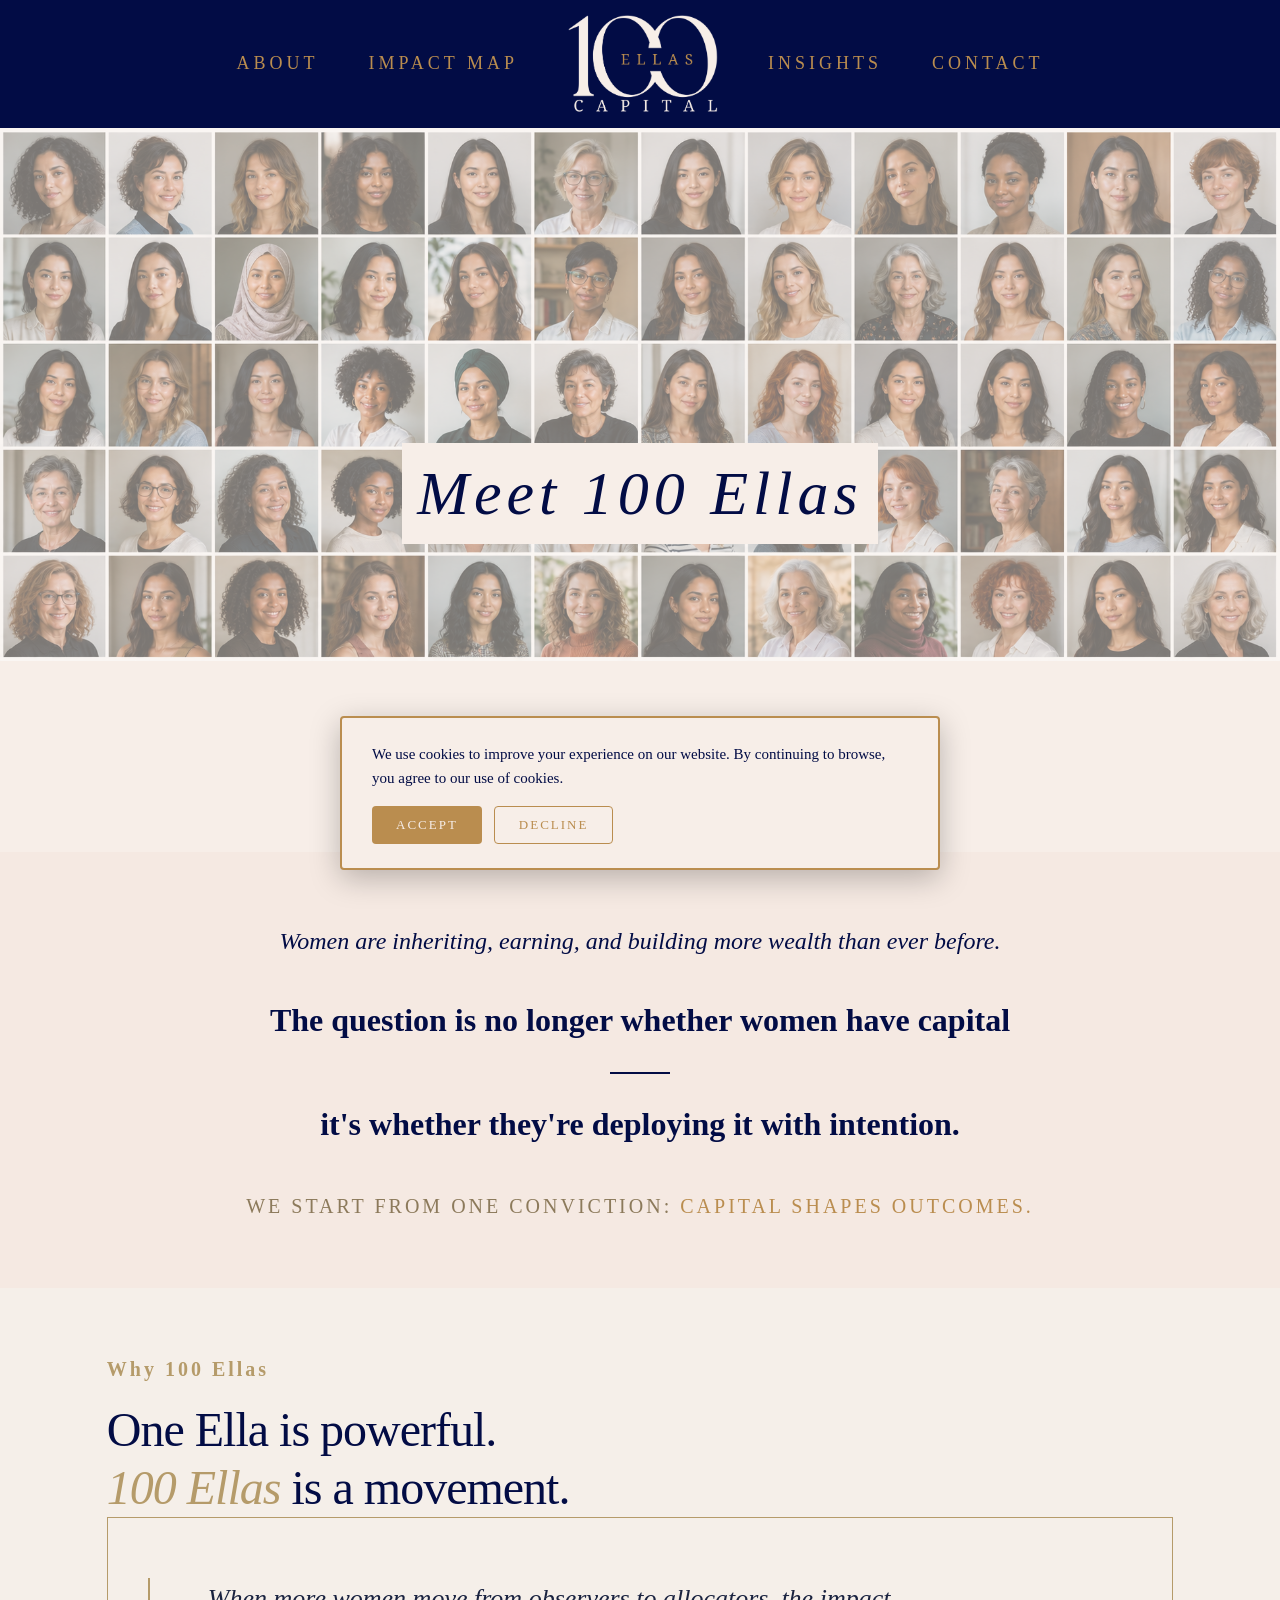
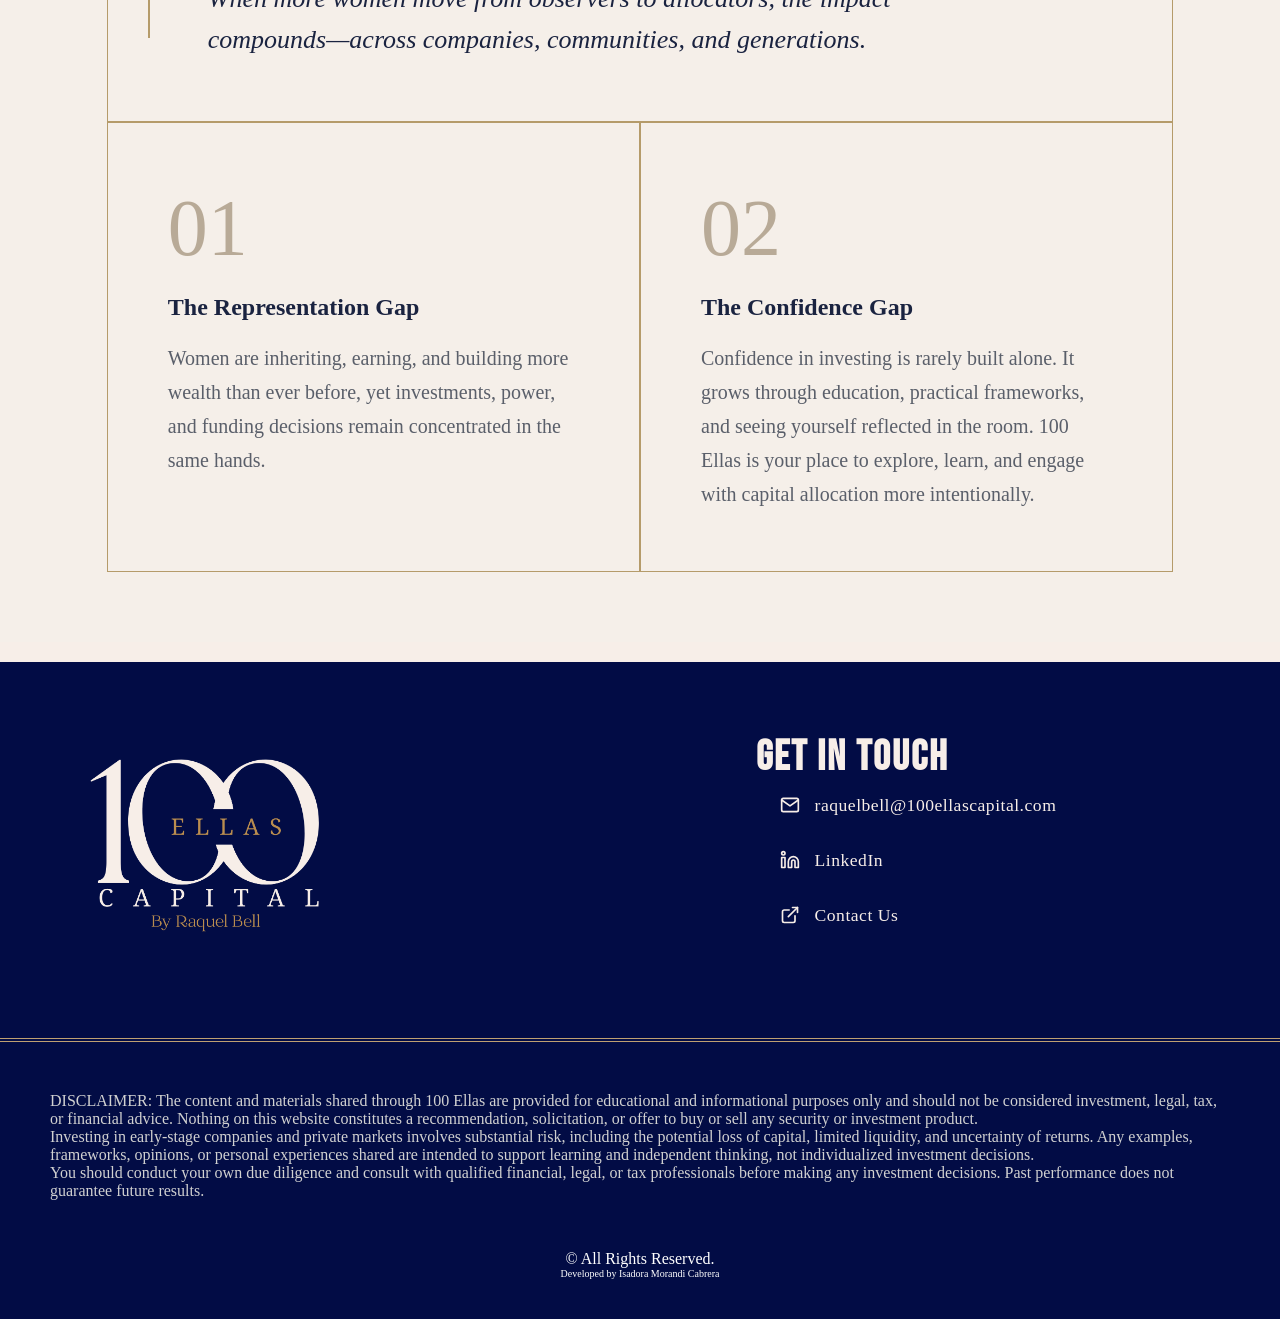
==== commit 52473105: "Add files via upload" ====
--- a/about.html
+++ b/about.html
@@ -1,196 +1,194 @@
-<!DOCTYPE html>
-<html lang="en">
-
-<head>
-    <meta charset="utf-8">
-    <meta http-equiv="X-UA-Compatible" content="IE=edge">
-    <title>100 Ellas Capital</title>
-    <meta name="description" content="100 Ellas Capital website">
-    <meta name="viewport" content="width=device-width, initial-scale=1">
-    <link rel="icon" type="image/ico" href="favicon.ico">
-    <link href="https://fonts.googleapis.com/css2?family=Bebas+Neue&display=swap" rel="stylesheet">
-    <link rel="stylesheet" href="stylecss.css">
-
-</head>
-
-<body>
-
-    <header>
-        <div class="container">
-      
-          <!-- Desktop nav (unchanged) -->
-          <nav>
-            <ul>
-              <li><a href="about.html" class="nav-link">ABOUT</a></li>
-              <li><a href="impact.html" class="nav-link">IMPACT MAP</a></li>
-              <li class="logo"><a href="index.html"><img src="10.png"></a></li>
-              <li><a href="insights.html" class="nav-link">INSIGHTS</a></li>
-              <li><a href="contact.html" class="nav-link">CONTACT</a></li>
-            </ul>
-          </nav>
-      
-          <!-- Mobile: logo + hamburger -->
-          <div class="nav-header-row">
-            <a href="index.html"><img src="10.png" style="max-width:110px;display:block;"></a>
-            <button class="hamburger" id="hamburger" aria-label="Toggle menu" aria-expanded="false">
-              <span></span><span></span><span></span>
-            </button>
-          </div>
-      
-          <!-- Mobile dropdown -->
-          <div class="mobile-menu" id="mobile-menu">
-            <a href="about.html">ABOUT</a>
-            <a href="impact.html">IMPACT MAP</a>
-            <a href="insights.html">INSIGHTS</a>
-            <a href="contact.html">CONTACT</a>
-          </div>
-      
-        </div>
-      </header>
-
-    
-    <section class="image-section">
-        <div class="img-banner">
-
-              <img src="100ellas.png">
-
-
-            <div class="image-overlay">
-              <p class="overlay-text">Meet 100 Ellas</h1>
-            </div>
-          </div>
-    </section>
-
-    <section class="about-section">
-        <div class="text-about">
-      
-          <p class="intro-line">
-            Women are inheriting, earning, and building more wealth than ever before.
-          </p>
-      
-          <h2 class="main-line">
-            The question is no longer whether women have capital
-          </h2>
-      
-          <div class="divider"></div>
-      
-          <h2 class="main-line">
-            it's whether they're deploying it with intention.
-          </h2>
-      
-          <p class="closing-line">
-            WE START FROM ONE CONVICTION:
-            <span>CAPITAL SHAPES OUTCOMES.</span>
-          </p>
-      
-        </div>
-      </section>
-    
-      <section class="why-section">
-
-        <div class="container">
-      
-          <p class="eyebrow"><strong>Why 100 Ellas</strong></p>
-      
-          <h1 class="headline">
-            One Ella is powerful.<br>
-            <span>100 Ellas</span> is a movement.
-          </h1>
-      
-          <div class="quote-box">
-            <p>
-              When more women move from observers to allocators, the impact
-              compounds—across companies, communities, and generations.
-            </p>
-          </div>
-      
-          <div class="about-grid">
-      
-            <div class="about-card">
-              <div class="number">01</div>
-              <h3>The Representation Gap</h3>
-              <p>
-                Women are inheriting, earning, and building more wealth than ever before, yet investments, power, and funding decisions remain concentrated in the same hands.              </p>
-            </div>
-      
-            <div class="about-card">
-              <div class="number">02</div>
-              <h3>The Confidence Gap</h3>
-              <p>
-                Confidence in investing is rarely built alone. It grows through education, practical frameworks, and seeing yourself reflected in the room. 100 Ellas is your place to explore, learn, and engage with capital allocation more intentionally.            </div>
-      
-          </div>
-      
-        </div>
-      
-      </section>
-
-        <section class="get-in-touch">
-            <h2 class="title">Get in Touch</h2>
-            
-            <div class="contact-container">
-                <div class="contact-row">
-                    <svg class="contact-icon" xmlns="http://www.w3.org/2000/svg" viewBox="0 0 24 24" fill="none" stroke="currentColor" stroke-width="2" stroke-linecap="round" stroke-linejoin="round"><path d="M4 4h16c1.1 0 2 .9 2 2v12c0 1.1-.9 2-2 2H4c-1.1 0-2-.9-2-2V6c0-1.1.9-2 2-2z"></path><polyline points="22,6 12,13 2,6"></polyline></svg>
-                    <span class="contact-text">raquelbell@100ellascapital.com</span>
-                </div>
-            
-                <div class="contact-row">
-                    <svg class="contact-icon" xmlns="http://www.w3.org/2000/svg" viewBox="0 0 24 24" fill="none" stroke="currentColor" stroke-width="2" stroke-linecap="round" stroke-linejoin="round"><path d="M16 8a6 6 0 0 1 6 6v7h-4v-7a2 2 0 0 0-2-2 2 2 0 0 0-2 2v7h-4v-7a6 6 0 0 1 6-6z"></path><rect x="2" y="9" width="4" height="12"></rect><circle cx="4" cy="4" r="2"></circle></svg>
-                    <a href="https://www.linkedin.com/in/raquelbell/" class="contact-link-wrapper">
-                        <span class="contact-text">LinkedIn</span>
-                    </a>
-                </div>
-            
-                <div class="contact-row">
-                    <svg class="contact-icon" xmlns="http://www.w3.org/2000/svg" viewBox="0 0 24 24" fill="none" stroke="currentColor" stroke-width="2" stroke-linecap="round" stroke-linejoin="round">
-                        <path d="M18 13v6a2 2 0 0 1-2 2H5a2 2 0 0 1-2-2V8a2 2 0 0 1 2-2h6"></path>
-                        <polyline points="15 3 21 3 21 9"></polyline>
-                        <line x1="10" y1="14" x2="21" y2="3"></line>
-                    </svg>
-                    <a href="contact.html" class="contact-link-wrapper">
-                        <span class="contact-text">Contact Us</span>
-                    </a>
-                </div>
-            </div>
-               
-            </div>
-            </section>
-
-            <footer>
-                <div class="container">
-                    <img src="9.png">
-                    <div class="social-icons">
-                        <a href="https://www.linkedin.com/in/raquelbell/" class="social-link">LinkedIn</a> <a href="contact.html" class="social-link">Contact</a> </div>
-                </div>
-            
-                <div class="disclaimer">
-                    <p>DISCLAIMER: The content and materials shared through 100 Ellas are provided for educational and informational purposes only and should not be considered investment, legal, tax, or financial advice. Nothing on this website constitutes a recommendation, solicitation, or offer to buy or sell any security or investment product.<br>
-        
-                        Investing in early-stage companies and private markets involves substantial risk, including the potential loss of capital, limited liquidity, and uncertainty of returns. Any examples, frameworks, opinions, or personal experiences shared are intended to support learning and independent thinking, not individualized investment decisions.<br>
-                        
-                        You should conduct your own due diligence and consult with qualified financial, legal, or tax professionals before making any investment decisions. Past performance does not guarantee future results.</p>
-                </div>
-        
-                <div class="copyright">
-                    <p>&copy; All Rights Reserved.</p>
-        
-                </div>
-            </footer>
-        
-            <div id="cookie-banner" class="cookie-banner">
-                <div class="cookie-content">
-                  <p class="cookie-text">
-                    We use cookies to improve your experience on our website. By continuing to browse, you agree to our use of cookies.
-                  </p>
-                  <div class="cookie-buttons">
-                    <button id="cookie-accept" class="cookie-btn cookie-btn-accept">Accept</button>
-                    <button id="cookie-decline" class="cookie-btn cookie-btn-decline">Decline</button>
-                  </div>
-                </div>
-              </div>
-        
-            <script src="javascript.js"></script>
-
-        
-            </body>
+<!DOCTYPE html>
+<html lang="en">
+
+<head>
+    <meta charset="utf-8">
+    <meta http-equiv="X-UA-Compatible" content="IE=edge">
+    <title>100 Ellas Capital</title>
+    <meta name="description" content="100 Ellas Capital website">
+    <meta name="viewport" content="width=device-width, initial-scale=1">
+    <link rel="icon" type="image/ico" href="favicon.ico">
+    <link href="https://fonts.googleapis.com/css2?family=Bebas+Neue&display=swap" rel="stylesheet">
+    <link rel="stylesheet" href="stylecss.css">
+
+</head>
+
+<body>
+
+    <header>
+        <div class="container">
+      
+          <!-- Desktop nav (unchanged) -->
+            <nav>
+            <ul>
+              <li><a href="about" class="nav-link">ABOUT</a></li>
+              <li><a href="impact" class="nav-link">IMPACT MAP</a></li>
+              <li class="logo"><a href="index.html"><img src="10.png"></a></li>
+              <li><a href="insights" class="nav-link">INSIGHTS</a></li>
+              <li><a href="contact" class="nav-link">CONTACT</a></li>
+            </ul>
+          </nav>
+      
+          <!-- Mobile: logo + hamburger -->
+          <div class="nav-header-row">
+            <a href="index.html"><img src="10.png" style="max-width:110px;display:block;"></a>
+            <button class="hamburger" id="hamburger" aria-label="Toggle menu" aria-expanded="false">
+              <span></span><span></span><span></span>
+            </button>
+          </div>
+      
+          <!-- Mobile dropdown -->
+          <div class="mobile-menu" id="mobile-menu">
+            <a href="about.html">ABOUT</a>
+            <a href="impact.html">IMPACT MAP</a>
+            <a href="insights.html">INSIGHTS</a>
+            <a href="contact.html">CONTACT</a>
+          </div>
+      
+        </div>
+      </header>
+
+    
+    <section class="image-section">
+        <div class="img-banner">
+
+              <img src="100ellas.png">
+
+
+            <div class="image-overlay">
+              <p class="overlay-text">Meet 100 Ellas</h1>
+            </div>
+          </div>
+    </section>
+
+    <section class="about-section">
+        <div class="text-about">
+      
+          <p class="intro-line">
+            Women are inheriting, earning, and building more wealth than ever before.
+          </p>
+      
+          <h2 class="main-line">
+            The question is no longer whether women have capital
+          </h2>
+      
+          <div class="divider"></div>
+      
+          <h2 class="main-line">
+            it's whether they're deploying it with intention.
+          </h2>
+      
+          <p class="closing-line">
+            WE START FROM ONE CONVICTION:
+            <span>CAPITAL SHAPES OUTCOMES.</span>
+          </p>
+      
+        </div>
+      </section>
+    
+      <section class="why-section">
+
+        <div class="container">
+      
+          <p class="eyebrow"><strong>Why 100 Ellas</strong></p>
+      
+          <h1 class="headline">
+            One Ella is powerful.<br>
+            <span>100 Ellas</span> is a movement.
+          </h1>
+      
+          <div class="quote-box">
+            <p>
+              When more women move from observers to allocators, the impact
+              compounds—across companies, communities, and generations.
+            </p>
+          </div>
+      
+          <div class="about-grid">
+      
+            <div class="about-card">
+              <div class="number">01</div>
+              <h3>The Representation Gap</h3>
+              <p>
+                Women are inheriting, earning, and building more wealth than ever before, yet investments, power, and funding decisions remain concentrated in the same hands.              </p>
+            </div>
+      
+            <div class="about-card">
+              <div class="number">02</div>
+              <h3>The Confidence Gap</h3>
+              <p>
+                Confidence in investing is rarely built alone. It grows through education, practical frameworks, and seeing yourself reflected in the room. 100 Ellas is your place to explore, learn, and engage with capital allocation more intentionally.            </div>
+      
+          </div>
+      
+        </div>
+      
+      </section>
+
+        
+
+            <footer>
+                <div class="container">
+                    <img src="9.png">
+                    <section class="get-in-touch">
+                        <h2 class="title">Get in Touch</h2>
+                        
+                        <div class="contact-container">
+                            <div class="contact-row">
+                                <svg class="contact-icon" xmlns="http://www.w3.org/2000/svg" viewBox="0 0 24 24" fill="none" stroke="currentColor" stroke-width="2" stroke-linecap="round" stroke-linejoin="round"><path d="M4 4h16c1.1 0 2 .9 2 2v12c0 1.1-.9 2-2 2H4c-1.1 0-2-.9-2-2V6c0-1.1.9-2 2-2z"></path><polyline points="22,6 12,13 2,6"></polyline></svg>
+                                <span class="contact-text">raquelbell@100ellascapital.com</span>
+                            </div>
+                        
+                            <div class="contact-row">
+                                <svg class="contact-icon" xmlns="http://www.w3.org/2000/svg" viewBox="0 0 24 24" fill="none" stroke="currentColor" stroke-width="2" stroke-linecap="round" stroke-linejoin="round"><path d="M16 8a6 6 0 0 1 6 6v7h-4v-7a2 2 0 0 0-2-2 2 2 0 0 0-2 2v7h-4v-7a6 6 0 0 1 6-6z"></path><rect x="2" y="9" width="4" height="12"></rect><circle cx="4" cy="4" r="2"></circle></svg>
+                                <a href="https://www.linkedin.com/in/raquelbell/" class="contact-link-wrapper">
+                                    <span class="contact-text">LinkedIn</span>
+                                </a>
+                            </div>
+                        
+                            <div class="contact-row">
+                                <svg class="contact-icon" xmlns="http://www.w3.org/2000/svg" viewBox="0 0 24 24" fill="none" stroke="currentColor" stroke-width="2" stroke-linecap="round" stroke-linejoin="round">
+                                    <path d="M18 13v6a2 2 0 0 1-2 2H5a2 2 0 0 1-2-2V8a2 2 0 0 1 2-2h6"></path>
+                                    <polyline points="15 3 21 3 21 9"></polyline>
+                                    <line x1="10" y1="14" x2="21" y2="3"></line>
+                                </svg>
+                                <a href="contact.html" class="contact-link-wrapper">
+                                    <span class="contact-text">Contact Us</span>
+                                </a>
+                            </div>
+                        </div>
+                           
+                        </div>
+                        </section>
+                <div class="disclaimer">
+                    <p>DISCLAIMER: The content and materials shared through 100 Ellas are provided for educational and informational purposes only and should not be considered investment, legal, tax, or financial advice. Nothing on this website constitutes a recommendation, solicitation, or offer to buy or sell any security or investment product.<br>
+        
+                        Investing in early-stage companies and private markets involves substantial risk, including the potential loss of capital, limited liquidity, and uncertainty of returns. Any examples, frameworks, opinions, or personal experiences shared are intended to support learning and independent thinking, not individualized investment decisions.<br>
+                        
+                        You should conduct your own due diligence and consult with qualified financial, legal, or tax professionals before making any investment decisions. Past performance does not guarantee future results.</p>
+                </div>
+        
+               <div class="copyright">
+            <p>&copy; All Rights Reserved.</p>
+            <p class="signature">Developed by <a href="https://www.grangjer.github.io/portfolio">Isadora Morandi Cabrera</a> </p>
+
+        </div>
+            </footer>
+        
+            <div id="cookie-banner" class="cookie-banner">
+                <div class="cookie-content">
+                  <p class="cookie-text">
+                    We use cookies to improve your experience on our website. By continuing to browse, you agree to our use of cookies.
+                  </p>
+                  <div class="cookie-buttons">
+                    <button id="cookie-accept" class="cookie-btn cookie-btn-accept">Accept</button>
+                    <button id="cookie-decline" class="cookie-btn cookie-btn-decline">Decline</button>
+                  </div>
+                </div>
+              </div>
+        
+            <script src="javascript.js"></script>
+
+        
+            </body>
             </html>
--- a/stylecss.css
+++ b/stylecss.css
@@ -2,12 +2,16 @@
 	font-family: Georgia, 'Times New Roman', Times, serif;
 	margin: 0;
 	color: #020c45;
-	background-color:#f7eee8; /* Default background */
+	background-color:#f7eee8; 
 }
 
 a {
     text-decoration: none;
-    color: inherit; /* This keeps the link from turning blue/purple */
+    color: inherit; 
+}
+
+html{
+    scroll-behavior: smooth;
 }
 
 /* --- Header --- */
@@ -16,19 +20,12 @@
     padding: 15px 0;
 }
 
-.container {
-    max-width: 1200px;
-    margin: 0 auto;
-    padding: 0 20px;
-    
-}
-
-/* --- Navigation (The Centering Logic) --- */
+
 header nav ul {
     display: flex;
-    align-items: center;     /* Aligns text and logo vertically */
+    align-items: center;     
 	justify-content: center;
-    gap: 50px;               /* Space between items */
+    gap: 50px;               
     list-style: none;
     margin: 0px;
     padding: 0;
@@ -138,7 +135,7 @@
 
 .section-text {
     line-height: 1.6;
-    margin-bottom: 20px;
+    margin: 20px 0;
     font-size: 18px;
 }
 
@@ -198,23 +195,24 @@
   }
 
 /* --- Impact Section --- */
+
 .impact-section {
-	background-color: #f5e9e2;
-	padding: 70px 0;
+  background-color: #f5e9e2;
+  padding: 100px 0;
+  margin-left: 7% !important;
+  margin-right: 7% !important;
 }
 
 .impact-section .grid {
-	display: grid;
-	grid-template-columns: 1.4fr 1fr;
-	gap: 100px;
-        align-items: start; /* Changed from center to start */
-	
+  display: grid;
+  grid-template-columns: 2fr 1fr; 
+  gap: 60px; 
+  align-items: start;
 }
 
 .grid{
-    margin-left: 100px;
-}
-
+  margin-left: 0;
+}
 
 .foto img {
     width: 100%  !important;   
@@ -258,8 +256,8 @@
 
 .approach-section {
     padding: 10px 20px;
-    background-color: #f7eee8; /* Clean white background to make circles pop */
-  margin: 100px auto auto 100px;
+    background-color: #f7eee8; 
+  margin: 3% auto auto 3%;
 }
 
 
@@ -268,7 +266,9 @@
     grid-template-columns: repeat(3, 1fr);
     gap: 40px;
     max-width: 1100px;
-    margin: 70px 180px 50px auto;
+    justify-content: center;
+    align-items: center;
+   margin: 7% 17% 5% 17%;
 }
 
 .approach-item {
@@ -276,6 +276,7 @@
     display: flex;
     flex-direction: column;
     align-items: center;
+    justify-content: center;
     transition: transform 0.3s ease;
 }
 
@@ -284,8 +285,6 @@
     font-weight: 900;
     font-size: 5rem; 
     color: #020c45;  
-    line-height: 1.1;
-    margin: 0 0 30px 0;
     letter-spacing: -1px;
   }
   
@@ -293,6 +292,7 @@
     width: 180px;  
     height: 4px;     
     background-color: #a68b5b; 
+    margin-top: 40px;
   }
 
 .headline-container{
@@ -321,10 +321,19 @@
     height: 40px;
 }
 
+.circle-icon img {
+  filter: brightness(0) saturate(100%) invert(6%) sepia(85%) saturate(800%) hue-rotate(210deg) brightness(90%);
+  width: 70px;
+  height: 70px;
+  object-fit: contain;
+}
+
 .stat-highlight {
     font-weight: bold;
     font-size: 1.2rem;
 }
+
+
 
 /* Hover Animations */
 .approach-item:hover .circle-icon {
@@ -338,6 +347,10 @@
     transform: translateY(-10px);
 }
 
+.approach-item:hover .circle-icon img {
+  filter: brightness(0) invert(1);
+}
+
 /* Continuous Pulse Animation */
 @keyframes pulse {
     0% { box-shadow: 0 0 0 0 rgba(247, 238, 232, 0.7); }
@@ -379,44 +392,56 @@
     background-color: #f7eee8;
     padding: 60px 0; 
     overflow: hidden;
-	margin-left: 130px;
-	
+    /* Use flex to center the container itself if needed */
+    display: flex;
+    flex-direction: column;
+    align-items: center;
+}
+
+.container-marquee {
+    width: 100%;
+    max-width: 800px; /* Limits width so it doesn't span infinite screens */
+    margin: 0 auto;   /* Centers the container */
+    display: flex;
+    flex-direction: column;
+    align-items: center;
 }
 
 .s-marquee-svg {
     width: 100%;
     height: auto;
-	
-	
+    display: block;
 }
 
 .marquee-text {
     fill: #020c45; 
-    font-size: 35px; 
+    /* Increased specificity might be needed to override the HTML attribute */
+    font-size: 35px !important; 
     font-weight: bold; 
     text-transform: uppercase;
     letter-spacing: 2px;
     font-family: Georgia, 'Times New Roman', Times, serif;
 }
 
-.learn-container {
-    padding: 20px;
-  width: 100%;            
-  margin-top: 40px;   
-  text-align: center;
-  }
-
-  
-  .learn-more {
+.learn {
+    width: 100%;
+    margin-top: 40px;
+    text-align: center; /* This centers the inline-block link */
+}
+
+.learn-more {
     font-family: Georgia, serif;
     font-size: 1.2rem;
     text-decoration: none;
     color: #555;
     transition: color 0.3s ease;
-    margin-left: 400px !important;    
-
-    
-  }
+    /* REMOVED margin-left: 400px; */
+    display: inline-block; 
+}
+
+.learn-more:hover {
+    color: #020c45;
+}
   
   .arrow {
     display: inline-block;
@@ -530,6 +555,7 @@
   
   /* Form Groups */
   .form-group {
+    margin-top: 30px;
 	margin-bottom: 25px;
 	display: flex;
 	flex-direction: column;
@@ -565,6 +591,47 @@
 	border-bottom: 1px solid #020c45; /* Darkens on focus */
   }
   
+.form-group:has(select) {
+  max-width: 320px;
+}
+
+/* The select box itself */
+select {
+  width: 100%;
+  padding: 10px 36px 10px 14px;
+  font-size: 0.9rem;
+  font-family: Georgia, 'Times New Roman', serif;
+  color: #020c45;
+  background-color: #f7eee8;
+  border: 1.5px solid #020c45;
+  border-radius: 6px;
+  outline: none;
+  cursor: pointer;
+  appearance: none;
+  -webkit-appearance: none;
+  background-image: url("data:image/svg+xml,%3Csvg xmlns='http://www.w3.org/2000/svg' width='12' height='12' viewBox='0 0 24 24' fill='none' stroke='%23020c45' stroke-width='2'%3E%3Cpolyline points='6 9 12 15 18 9'%3E%3C/polyline%3E%3C/svg%3E");
+  background-repeat: no-repeat;
+  background-position: right 12px center;
+  transition: border-color 0.3s ease, box-shadow 0.3s ease;
+}
+
+select:focus {
+  border-color: #ba8d4f;
+  box-shadow: 0 0 0 3px rgba(186, 141, 79, 0.15);
+}
+
+select option {
+  color: #020c45;
+  background-color: #f7eee8;
+  font-family: Georgia, 'Times New Roman', serif;
+}
+
+
+select:hover {
+  border-color: #ba8d4f;
+  box-shadow: 0 0 0 3px rgba(186, 141, 79, 0.15);
+}
+
   
   /* Responsive adjustments */
   @media (max-width: 480px) {
@@ -703,8 +770,7 @@
   }
   
   .container {
-    max-width: 1100px;
-    margin: 0 auto;
+    margin: 0 7%;
   }
   
   /* Top label */
@@ -720,7 +786,6 @@
     font-size: 48px;
     line-height: 1.2;
     font-weight: 500;
-    margin-bottom: 60px;
   }
   
   .headline span {
@@ -834,16 +899,26 @@
 /* --- THIRD SECTION: GET IN TOUCH --- */
 
 .get-in-touch{
-	margin-bottom: 50px;
+  margin-right: 10%;
+}
+
+.footer-section {
+	background-color: #020c45;
+    padding: 100px 0 0 0; 
+        clip-path: polygon(0 10%, 50% 0, 100% 10%, 100% 100%, 0 100%);
+        width: 100%;
+    position: relative;
+	
 
 }
 
 .title {
     font-size: 42px;
-    color: #020c45;
+    color: #f7eee8;
     font-family: 'Bebas Neue', sans-serif;
     letter-spacing: 2px;
     margin-left: 100px;
+    margin-top: 30px;
 }
 
 .contact-container {
@@ -858,7 +933,7 @@
     align-items:start;
     gap: 15px; /* Space between icon and text */
     padding: 12px 24px;
-	color: #020c45;
+	color: #f7eee8;
 	margin-left: 100px;
 	
 }
@@ -868,14 +943,14 @@
 .contact-icon {
     width: 20px;
     height: 20px;
-    color: #020c45; 
+    color: #f7eee8; 
 }
 
 .contact-text {
     font-size: 1.1rem;
     font-weight: 400;
     letter-spacing: 0.5px;
-	color: #020c45;
+	color: #f7eee8;
 	text-decoration: none;
 }
 
@@ -883,70 +958,222 @@
 	color: #ba8d4f;
 }
 
-/*---------- IMPACT ---------- */
-
-
-.inights-section{
-    margin-top: 50px;
-    padding: 50px;
-}
-
-.inights-section .container {
-    position: relative;
-}
-
-/* Grid Layout */
-.card-grid {
+/*---------- INSIGHTS ---------- */
+
+.insights-section {
+    padding: 50px 20px;
+    background-color: #f7eee8;
+  }
+  
+  .insights-sub {
+    font-size: 20px;
+    color: #5a5f6a;
+    line-height: 1.6;
+    margin-top: 10px;
+    margin-bottom: 20px;
+    font-style: italic;
+    font-family: 'Cardo', serif;
+  }
+  
+  .gold-rule {
+    width: 100%;
+    height: 2px;
+    background: linear-gradient(to right, #ba8d4f, #d4a96a, #ba8d4f);
+    margin-bottom: 30px;
+  }
+  
+  
+  .card-grid {
     display: grid;
-    grid-template-columns: repeat(auto-fit, minmax(300px, 1fr));
-    gap: 30px;
+    grid-template-columns: repeat(5, 1fr);
+    gap: 0;
     margin-bottom: 50px;
-}
-
-/* Card Styling */
-.card {
-    background-color: #fff;
-    border-radius: 20px;
+    align-items: start; /* Key fix — don't stretch cards to equal height */
+  }
+  
+  .card {
+    padding: 0 20px 20px;
+    text-align: center;
+    border-right: 1.5px solid #ba8d4f;
+    display: flex;
+    flex-direction: column;
+    align-items: center;
+    gap: 16px; /* Space between title and image */
+  }
+  
+  .card:last-child {
+    border-right: none;
+  }
+  
+  .card-title-link {
+    display: block;
+    font-family: Georgia, 'Times New Roman', Times, serif;
+    font-size: 18px;
+    font-weight: bold;
+    color: #020c45;
+    text-decoration: none;
+    text-underline-offset: 4px;
+    transition: color 0.3s;
+    height: 60px
+  }
+  
+  .card-title-link:hover {
+    color: #ba8d4f;
+  }
+  
+  .image-placeholder {
+    width: 100%;
+    aspect-ratio: 4 / 3; /* Consistent proportions instead of fixed height */
+    border-radius: 10px;
+    background-color: #d1e0d0;
+    background-image: linear-gradient(135deg, #d1e0d0 25%, #c5d6c4 100%);
     overflow: hidden;
-    text-align: left;
-    transition: transform 0.3s ease;
-}
-
-.card:hover {
-    transform: translateY(-5px);
-}
-
-.image-placeholder {
+  }
+  
+  .image-placeholder img {
     width: 100%;
-    height: 250px;
-    background-color: #d1e0d0; /* Soft sage placeholder */
-    background-image: linear-gradient(135deg, #d1e0d0 25%, #c5d6c4 100%);
-}
-
-.card-content {
-    padding: 30px;
-    color: #333;
-}
-
-.card-content h3 {
-    font-size: 1.5rem;
-    margin-bottom: 15px;
+    height: 100%;
+    object-fit: cover;
+    border-radius: 10px;
+  }
+  
+
+.insights-articles-section {
+    background-color: #f7eee8;
+    padding: 60px 20px;
+  }
+  
+  .article-row {
+    display: grid;
+    grid-template-columns: 1fr 2px 1fr;
+    gap: 0 50px;
+    align-items: start;
+    padding: 60px 0;
+    border-bottom: 1px solid rgba(186, 141, 79, 0.2);
+  }
+  
+  .article-row:last-child {
+    border-bottom: none;
+  }
+  
+  .article-divider {
+    width: 2px;
+    background-color: #ba8d4f;
+    align-self: stretch;
+    min-height: 200px;
+  }
+  
+  .article-title-col {
+    display: flex;
+    flex-direction: column;
+    justify-content: center;
+    padding: 20px 40px;
+    text-align: center;
+  }
+  
+  .article-num {
+    font-family: 'Playfair Display', Georgia, serif;
+    font-size: 52px;
+    color: #ba8d4f;
     font-weight: 700;
-}
-
-.card-content p {
-    font-size: 1rem;
-    line-height: 1.5;
-    color: #666;
-    margin-bottom: 25px;
-}
-
-.cta {
-    text-decoration: none;
-    color: #bfa071;
-    font-weight: bold;
-    font-size: 0.95rem;
-    display: inline-block;
+    margin-bottom: 8px;
+    display: block;
+  }
+  
+  .article-heading {
+    font-family: 'Playfair Display', Georgia, serif;
+    font-size: clamp(28px, 2vw, 52px);
+    font-weight: 700;
+    color: #020c45;
+    line-height: 1.15;
+  }
+  
+  .article-text-col {
+    padding: 20px 40px;
+    display: flex;
+    flex-direction: column;
+    gap: 16px;
+  }
+  
+  .article-text-col p {
+    font-family: Georgia, 'Times New Roman', serif;
+    font-size: 16px;
+    color: #444;
+    text-align: center;
+  }
+
+  .instrument-list {
+  list-style: none;
+  padding: 0;
+  margin-top: 20px;
+}
+
+.instrument-list li {
+  font-family: var(--sans-font);
+  font-size: 0.95rem;
+  padding: 10px 0;
+  border-bottom: 1px solid #e0e0e0;
+}
+
+.instrument-list li strong {
+  font-family: var(--serif-font); /* Mixing the serif back in for key terms */
+  font-weight: 600;
+  margin-right: 8px;
+}
+  
+
+/* Portfolio Specific Styling */
+.portfolio-tags {
+  display: flex;
+  flex-wrap: wrap;
+  gap: 10px;
+  margin-top: 20px;
+}
+
+.tag {
+  font-family: var(--sans-font);
+  font-size: 16px;
+  text-transform: uppercase;
+  letter-spacing: 1px;
+  padding: 6px 14px;
+  border: 1px solid var(--divider-color);
+  border-radius: 20px; /* Clean, rounded look */
+  color: #666;
+  transition: all 0.3s ease;
+}
+
+.tag:hover {
+  border-color: var(--accent-color);
+  color: var(--accent-color);
+  background-color: #fff;
+}
+
+.article-row.reverse .article-text-col {
+  text-align: left; /* Keeps the body text readable even when column is flipped */
+}
+
+  .butn{
+    font-size: 16px;
+	text-decoration: solid;
+	margin: auto 0 auto 70%;
+    text-transform: uppercase;
+	display: inline-block;
+	padding: 20px;
+	background-color:#ba8d4f;
+	color:#f7eee8; 
+	font-weight: bold;
+	border: none;
+	border-radius: 10px;
+	cursor: pointer;
+	transition: background-color 0.3s;
+	width: 300px;
+    font-family: Georgia, 'Times New Roman', Times, serif;
+
+  }
+ 
+  .butn:hover {
+	background-color:#020c45;
+	color:#ba8d4f;
 }
 
 /*----MOBILE RESPONSIVE-----------*/
@@ -970,9 +1197,9 @@
     }
   
     /* --- Marquee Section --- */
-    .marquee-section {
+    .container-marquee {
+        padding: 20px;
         margin-left: 20px;
-        padding: 20px 0;
     }
   
     .learn-more {
@@ -1014,7 +1241,7 @@
       display: flex;
       justify-content: center;
         order: -1; 
-      
+      margin-top: 30px;
     }
   
     .impact-section .buttons {
@@ -1110,6 +1337,12 @@
 
   /* --- ABOUT PAGE MEDIA QUERY--- */
 
+  @media (max-width: 700px) {
+  html, body {
+    overflow-x: hidden;
+    max-width: 100%;
+  }
+}
 
 @media (max-width: 700px) {
 
@@ -1234,6 +1467,130 @@
     }
   
   }
+
+    
+     
+  @media (max-width: 700px) {
+
+    /* --- Card Grid --- */
+   
+.card-grid{
+  display: none;
+}
+
+    /* --- Article Rows --- */
+    .article-row,
+    .article-row.reverse {
+      grid-template-columns: 1fr;
+      grid-template-rows: auto auto auto;
+      gap: 20px;
+      padding: 5px 0;
+    }
+  
+    .article-row.reverse .article-title-col {
+        order: -1;
+    }
+  
+    .article-divider {
+      width: 60px;
+      height: 2px;
+      min-height: unset;
+      align-self: auto;
+      margin: 0 auto;
+    }
+  
+    .article-title-col,
+    .article-text-col {
+      padding: 0 10px;
+      text-align: center;
+    }
+  
+    .article-text-col p {
+      text-align: left;
+    }
+  
+  }
+
+  @media (max-width: 700px) {
+    .insights-section .headline-container {
+      margin: 0;
+      padding: 0;
+    }
+  
+    .insights-section .headline {
+      font-size: 24px;
+      margin: 0 0 16px 0;
+      line-height: 1.3;
+    }
+  
+    .insights-section .section-title {
+      margin-bottom: 8px;
+    }
+  
+    .insights-section .insights-sub {
+      margin-top: 8px;
+      margin-bottom: 16px;
+    }
+  
+    .insights-section .gold-rule {
+      margin-bottom: 20px;
+    }
+
+    .butn{
+      margin-left: 30%;
+      width: 200px;
+      font-size: 12px;
+      margin-top: 30px;
+    }
+  }
+
+
+  /*---- impact map ------*/
+
+  @media (max-width: 700px) {
+  .note-box {
+    padding: 24px 20px;
+  }
+
+  .note-title {
+    font-size: 22px;
+  }
+
+  .note-text {
+    font-size: 15px;
+  }
+}
+
+@media (max-width: 700px) {
+  .roadmap-wrapper {
+    margin-left: 0 !important;
+    padding: 0 !important;
+    overflow: hidden;
+    width: 100%;
+  }
+
+  .roadmap-svg {
+    display: none !important; /* hide SVG completely on mobile */
+  }
+
+  .mobile-steps {
+  display: flex;
+  flex-direction: column; /* ← make sure this is column not row */
+  gap: 16px;
+  padding: 10px 0;
+  width: 100%;
+}
+
+  .roadmap-section {
+    padding: 10px !important;
+    overflow-x: hidden;
+  }
+
+  .hint-bar {
+    font-size: 14px;
+    padding: 8px;
+  }
+}
 
   /*-------- COOKIES ------------*/
 
@@ -1355,6 +1712,13 @@
     --cream: #f7eee8;
     --cream-dark: #f5e9e2;
     --text-muted: #8a7060;
+        --bg-color: #fafafa;
+        --accent-warm: #e8d9c8;
+        --step-1: #1a365d;
+        --step-2: #2d6a4f;
+        --step-3: #c08b41;
+        --step-4: #bc4749;
+        --step-5: #2a6f97;
   }
   .page-hero {
     background-color: var(--navy);
@@ -1390,149 +1754,327 @@
   .roadmap-section {
     max-width: 1100px;
     margin: 0 auto;
-    padding: 20px 20px 60px;
-  }
-
-  .hint-bar {
-    display: inline-flex;
-    align-items: center;
-    gap: 8px;
-    color: var(--navy);
-    padding: 8px 16px;
+    padding: 20px;
+    font-family: Georgia, 'Times New Roman', Times, serif;
+        display: flex;
+    flex-direction: column; 
+    min-height: auto;      
+}
+  .roadmap-svg {
+  width: 100%;
+  height: auto;
+  display: block;
+  margin: 5% auto;
+}
+
+.hint-bar p{
+  display: inline-flex;
+  gap: 8px;
+  color: var(--navy);
+  padding: 18px 20px;
+  font-size: 18px;
+  letter-spacing: 1px;
+  margin-top: 0;
+}
+  .hint-bar h3{
+     line-height: 1.3;
+     margin-top: 5%;
+    
+  }
+
+  .hint-bar svg { width: 18px; height: 18px; stroke: var(--gold); flex-shrink: 0; }
+
+.note-section {
+  padding: 40px 20px 60px;
+  background-color: #f7eee8;
+  margin: 2% auto;
+}
+
+.note-box {
+  max-width: 800px;
+  margin: 0 auto;
+  background: transparent;
+  border: 1.5px solid #020c45;
+  border-radius: 10px;
+  padding: 40px 50px;
+}
+
+.note-text {
+  font-family: Georgia, 'Times New Roman', serif;
+  font-size: 16px;
+  line-height: 1.9;
+  color: #020c45;
+}
+
+
+.roadmap-wrapper {
+  position: relative;
+  width: 100%;
+  max-width: 2000px;
+  padding-top: 0; /* ← remove the 80px top padding */
+  margin-left: 30px;
+  margin-top: 20px;
+}
+
+
+.path-bg { 
+    fill: none; 
+    stroke: #d1d1d1; 
+    stroke-width: 40; 
+    stroke-linecap: round; 
+}
+
+.path-main { 
+    fill: none; 
+    stroke: url(#roadGradient); 
+    stroke-width: 38; 
+    stroke-linecap: round; 
+}
+
+.path-dashed { 
+    fill: none; 
+    stroke: white; 
+    stroke-width: 1.5; 
+    stroke-dasharray: 8, 8; 
+    opacity: 0.8; 
+}
+
+
+.step-group {
+    cursor: pointer;
+    transition: transform 0.3s cubic-bezier(0.175, 0.885, 0.32, 1.275);
+    transform-box: fill-box;
+    transform-origin: center;
+}
+.step-group:hover {
+    transform: translateY(-12px) scale(1.1);
+}
+.step-group:hover .node-circle {
+    filter: brightness(1.2);
+    stroke: var(--gold); 
+    stroke-width: 6;
+}
+
+.step-group:hover .connector-line {
+    stroke: var(--gold);
+    stroke-width: 2.5;
+}
+
+.step-group:hover + .label-group .label-title {
+    filter: brightness(1.1);
+}
+
+.node-circle { stroke: white; stroke-width: 4; }
+.node-text { fill: white; font-weight: bold; font-size: 24px; text-anchor: middle; dominant-baseline: central; pointer-events: none; }
+.connector-line { stroke: #999; stroke-width: 1.5; }
+.connector-dot { fill: white; stroke: #999; stroke-width: 2; }
+
+/* Labels below the road */
+.label-group { text-anchor: middle; font-family: sans-serif; pointer-events: none; }
+.label-title { font-weight: 800; font-size: 14px; text-transform: uppercase; }
+.label-sub { font-size: 16px; fill: #777; }
+
+.label-group {
+    text-anchor: middle;
+    pointer-events: none;
+    font-family: sans-serif;
+  }
+  
+  .label-title {
+    font-weight: 800;
     font-size: 18px;
-    letter-spacing: 1px;
-    margin: 80px auto;
-  }
-
-  .hint-bar svg { width: 18px; height: 18px; stroke: var(--gold); flex-shrink: 0; }
-
-  /* --- SVG ROAD --- */
-  .road-wrap { width: 100%; margin-bottom: 10px; margin-top: 30px; }
-
-  .road-wrap svg { width: 100%; height: auto; overflow: visible; }
-
-  .step-node {
-    cursor: pointer;
-    transition: transform 0.2s cubic-bezier(.4,0,.2,1);
-    transform-origin: center;
-  }
-  .step-node:hover { transform: scale(1.1); }
-  .step-node.active-node circle { stroke: var(--gold) !important; stroke-width: 4 !important; }
-
-  /* --- CARDS GRID --- */
-  .cards-grid {
-    display: grid;
-    grid-template-columns: repeat(5, 1fr);
-    gap: 12px;
-    margin-top: 8px;
-  }
-
+    text-transform: uppercase;
+    letter-spacing: 0.05em;
+  }
+  
+  .label-sub {
+    font-family: Georgia, serif; 
+    font-size: 16px;
+    fill: #555;
+    font-style: italic;
+  }
+
+/* Hide mobile steps on desktop */
+.mobile-steps {
+  display:none;
+}
+
+.mobile-step {
+  width: 100%;
+  cursor: pointer;
+  border-radius: 8px;
+  overflow: hidden;
+  transition: transform 0.2s;
+}
+
+.mobile-step-header {
+  display: flex;
+  align-items: center;
+  gap: 14px;
+  padding: 14px 18px;
+  width: 100%;
+}
+
+.mobile-step:hover {
+  transform: translateY(-2px);
+}
+
+.mobile-num {
+  width: 32px;
+  height: 32px;
+  background: rgba(255,255,255,0.25);
+  border-radius: 50%;
+  display: flex;
+  align-items: center;
+  justify-content: center;
+  font-weight: 700;
+  font-size: 16px;
+  color: white;
+  flex-shrink: 0;
+}
+
+.mobile-label {
+  color: white;
+  font-family: Georgia, serif;
+  font-size: 14px;
+  font-weight: 600;
+  letter-spacing: 0.5px;
+}
+
+@media (max-width: 700px) {
+  .roadmap-svg { display: none; }
+  .mobile-steps { display: flex; }
+}
+
+/*---background----*/
+
+.illustrations g {
+    animation: drift 12s ease-in-out infinite;
+}
+
+@keyframes drift {
+    0%, 100% { transform: translate(var(--base-x), var(--base-y)); }
+    50% { transform: translate(calc(var(--base-x) + 15px), var(--base-y)); }
+}
+
+
+/* The Info Card */
+.info-card {
+  display: none;
+  position: relative; /* ← no longer absolute */
+  width: 100%;
+  max-width: 600px;
+  margin: 16px auto 0; /* ← centered below the road */
+  background: #fff;
+  border-radius: 12px;
+  border: 1.5px solid #e8d9c8;
+  padding: 28px 32px;
+  box-shadow: 0 8px 30px rgba(2, 12, 69, 0.08);
+  animation: fadeSlideUp 0.3s ease forwards;
+  z-index: 10;
+}
+
+.info-card.active {
+  display: block;
+}
+
+@keyframes fadeSlideUp {
+  from { opacity: 0; transform: translateY(10px); }
+  to { opacity: 1; transform: translateY(0); }
+}
+
+#card-title {
+  font-family: 'Playfair Display', Georgia, serif;
+  font-size: 20px;
+  font-weight: 700;
+  margin-bottom: 16px;
+  letter-spacing: 1px;
+}
+
+.info-card ul {
+  list-style: none;
+  padding: 0;
+  margin: 0 0 16px 0;
+}
+
+.info-card ul li {
+  font-family: Georgia, serif;
+  font-size: 14px;
+  color: #444;
+  padding: 8px 0;
+  border-bottom: 1px solid #f0e8df;
+  line-height: 1.5;
+}
+
+.info-card ul li:last-child {
+  border-bottom: none;
+}
+
+.card-footer {
+  border-radius: 6px;
+  padding: 12px 14px;
+  font-size: 13px;
+  font-style: italic;
+  font-family: 'Cardo', Georgia, serif;
+  color: #5a5a5a;
+  line-height: 1.6;
+  margin-top: 12px;
+}
+
+.footer-1 { background: #eef0f8; }
+.footer-2 { background: #eef6f1; }
+.footer-3 { background: #faf3ea; }
+.footer-4 { background: #fdf0ee; }
+.footer-5 { background: #eaf2fa; }
+
+.close-btn {
+  position: absolute;
+  top: 12px;
+  right: 16px;
+  background: none;
+  border: none;
+  font-size: 20px;
+  cursor: pointer;
+  color: #999;
+  transition: color 0.2s;
+}
+
+.close-btn:hover { color: #020c45; }
+
+/* Mobile card */
+@media (max-width: 700px) {
   .info-card {
-    background: #fff;
-    border: 1.5px solid #e8d9c8;
-    border-radius: 10px;
-    padding: 18px 14px;
-    opacity: 0;
-    transform: translateY(14px);
-    transition: opacity 0.35s ease, transform 0.35s ease, border-color 0.25s;
-    pointer-events: none;
-    width: 500px;
-  }
-
-  .info-card.active {
-    opacity: 1;
-    pointer-events: auto;
-  }
-
-  #card-2.active{
-    transform: translate(-500px,0);
-  }
-
-  #card-3.active{
-    transform: translate(-1000px,0);
-  }
-
-
-  #card-4.active{
-    transform: translate(-1500px,0);
-  }
-
-
-  #card-5.active{
-    transform: translate(-2000px,0);
-  }
-
-
-  .card-header {
-    display: flex;
-    align-items: center;
-    gap: 8px;
-    margin-bottom: 12px;
-    padding-bottom: 10px;
-    border-bottom: 1px solid #f0e8df;
-  }
-
-  .card-num {
-    width: 50px;
-    height: 50px;
-    border-radius: 50%;
-    display: flex;
-    align-items: center;
-    justify-content: center;
-    font-size: 18px;
-    font-weight: 700;
-    color: #fff;
-    flex-shrink: 0;
-    font-family: Georgia, serif;
-  }
-
-  .card-title {
-    font-size: 16px;
-    font-weight: 700;
-    letter-spacing: 1.5px;
-    text-transform: uppercase;
-    font-family: Georgia, serif;
-  }
-
-  .card-questions {
-    list-style: none;
-    margin-bottom: 12px;
-  }
-
-  .card-questions li {
-    font-size: 18px;
-    color: #444;
-    line-height: 1.55;
-    padding: 5px 0;
-    border-bottom: 1px solid #f5ede6;
-    font-family: Georgia, serif;
-  }
-
-  .card-questions li:last-child { border-bottom: none; }
-
-  .card-insight {
-    border-radius: 6px;
-    padding: 10px 12px;
-    font-size: 14px;
-    color: #5a5a5a;
-    line-height: 1.6;
-    font-style: italic;
-    font-family: 'Cardo', serif;
-  }
-    /* --- MOBILE RESPONSIVE --- */
-    @media (max-width: 700px) {
-        .page-hero { padding: 50px 20px 60px; clip-path: polygon(0 0, 100% 0, 100% 90%, 50% 100%, 0 90%); }
-  
-        .cards-grid { grid-template-columns: 1fr; }
-  
-        .info-card { opacity: 1; transform: none; pointer-events: auto; border-color: #e8d9c8; }
-        .info-card.active { border-color: var(--gold); }
-  
-        footer .container { flex-direction: column; gap: 20px; text-align: center; }
-        .social-icons { justify-content: center; }
-        .container img { max-width: 160px; }
-        .disclaimer { padding: 20px; }
-  
-        .footer-bar { flex-direction: column; text-align: center; }
-      }
-  +    max-width: 100%;
+    padding: 20px 16px;
+    margin: 12px 0 0;
+  }
+}
+
+.info-card h3 { margin: 0 0 10px 0; font-size: 1.1rem; border-bottom: 1px solid #eee; padding-bottom: 5px; }
+.info-card ul { list-style: none; padding: 0; margin: 15px 0; }
+.info-card li { font-size: 0.9rem; color: #333; margin-bottom: 8px; line-height: 1.4; position: relative; padding-left: 5px; }
+
+.card-footer {
+    margin-top: 15px;
+    padding: 12px;
+    border-radius: 8px;
+    font-size: 0.85rem;
+    line-height: 1.3;
+}
+
+.footer-1 { background-color: #f1f4f9; color: #1a365d; }
+.footer-2 { background-color: #f0f7f4; color: #2d6a4f; }
+.footer-3 { background-color: #fff9f0; color: #c08b41; }
+.footer-4 { background-color: #fff5f5; color: #bc4749; }
+.footer-5 { background-color: #f0f7ff; color: #2a6f97; }
+
+.close-btn { position: absolute; top: 10px; right: 10px; background: none; border: none; font-size: 20px; cursor: pointer; color: #bbb; }
+  
+
+.signature{
+  font-size: 10px;
+}
+
+.signature:hover{
+  color: #b59b6a;
+}
